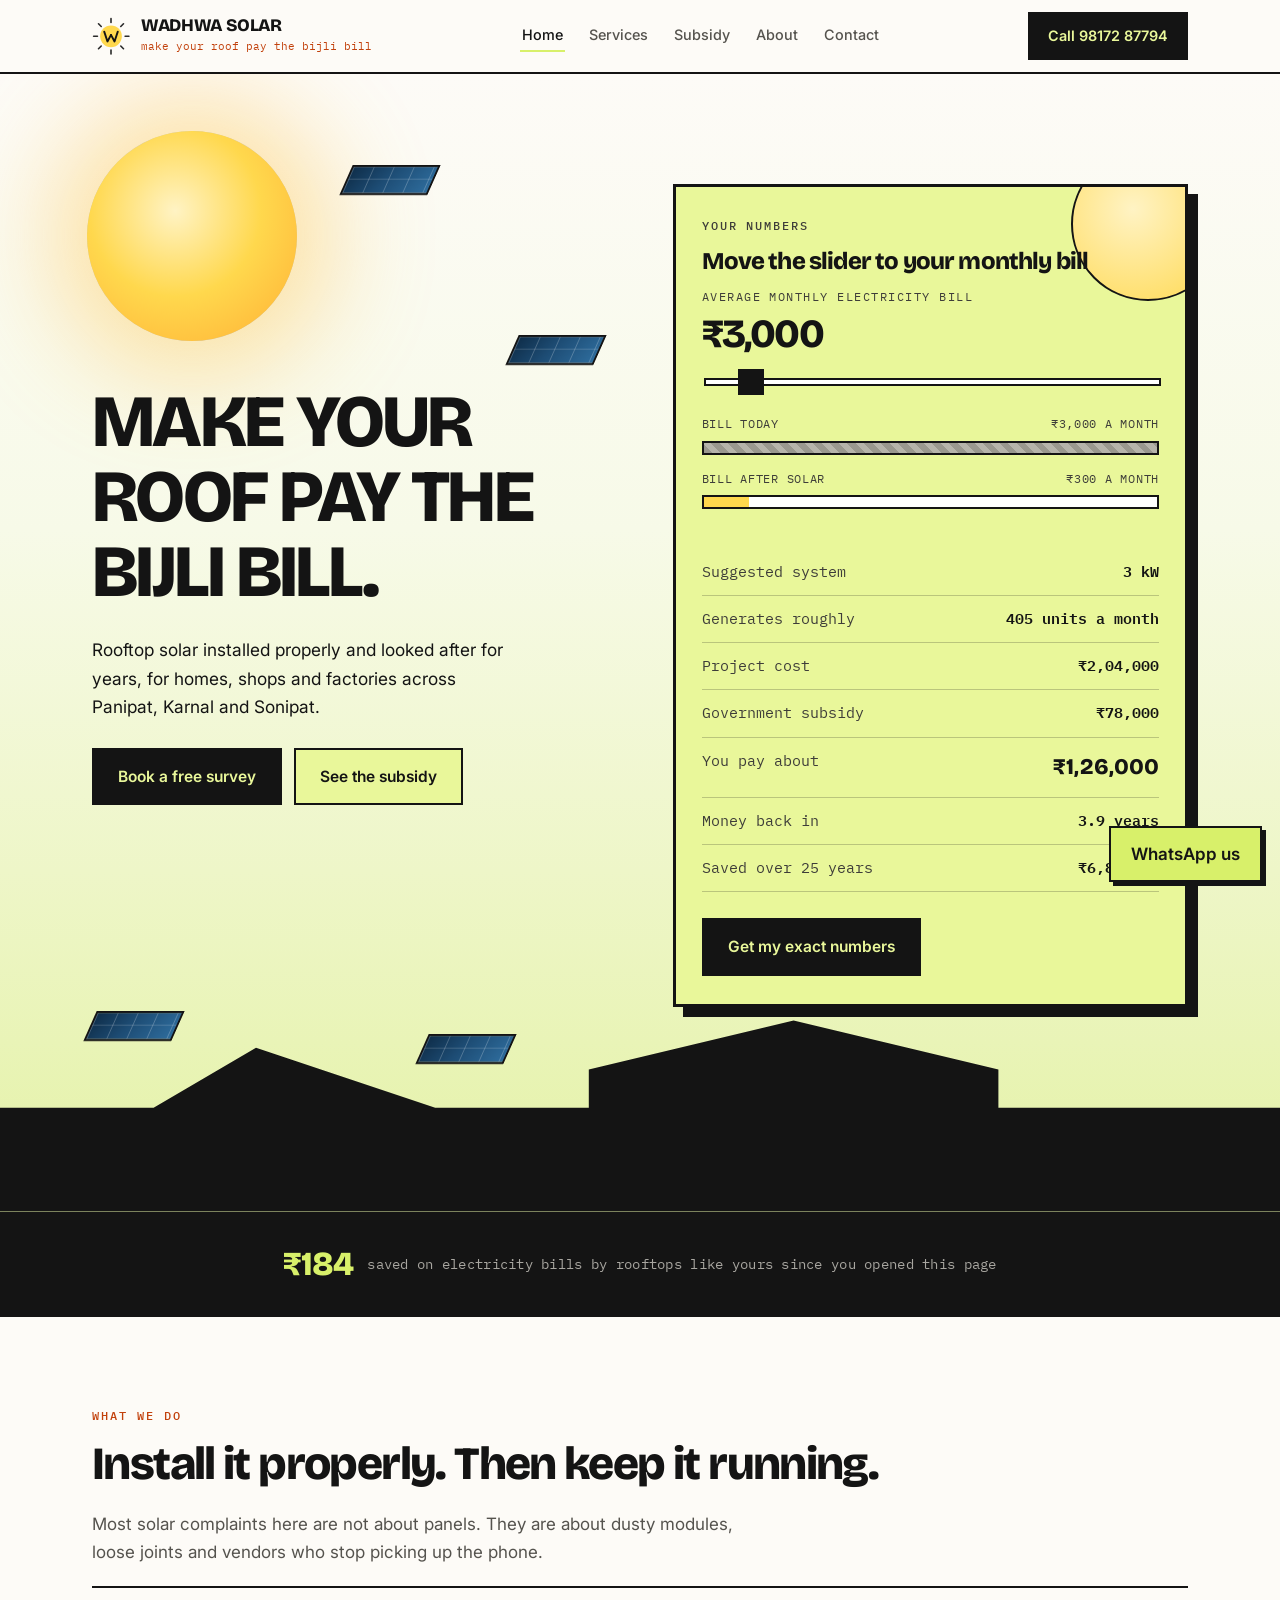
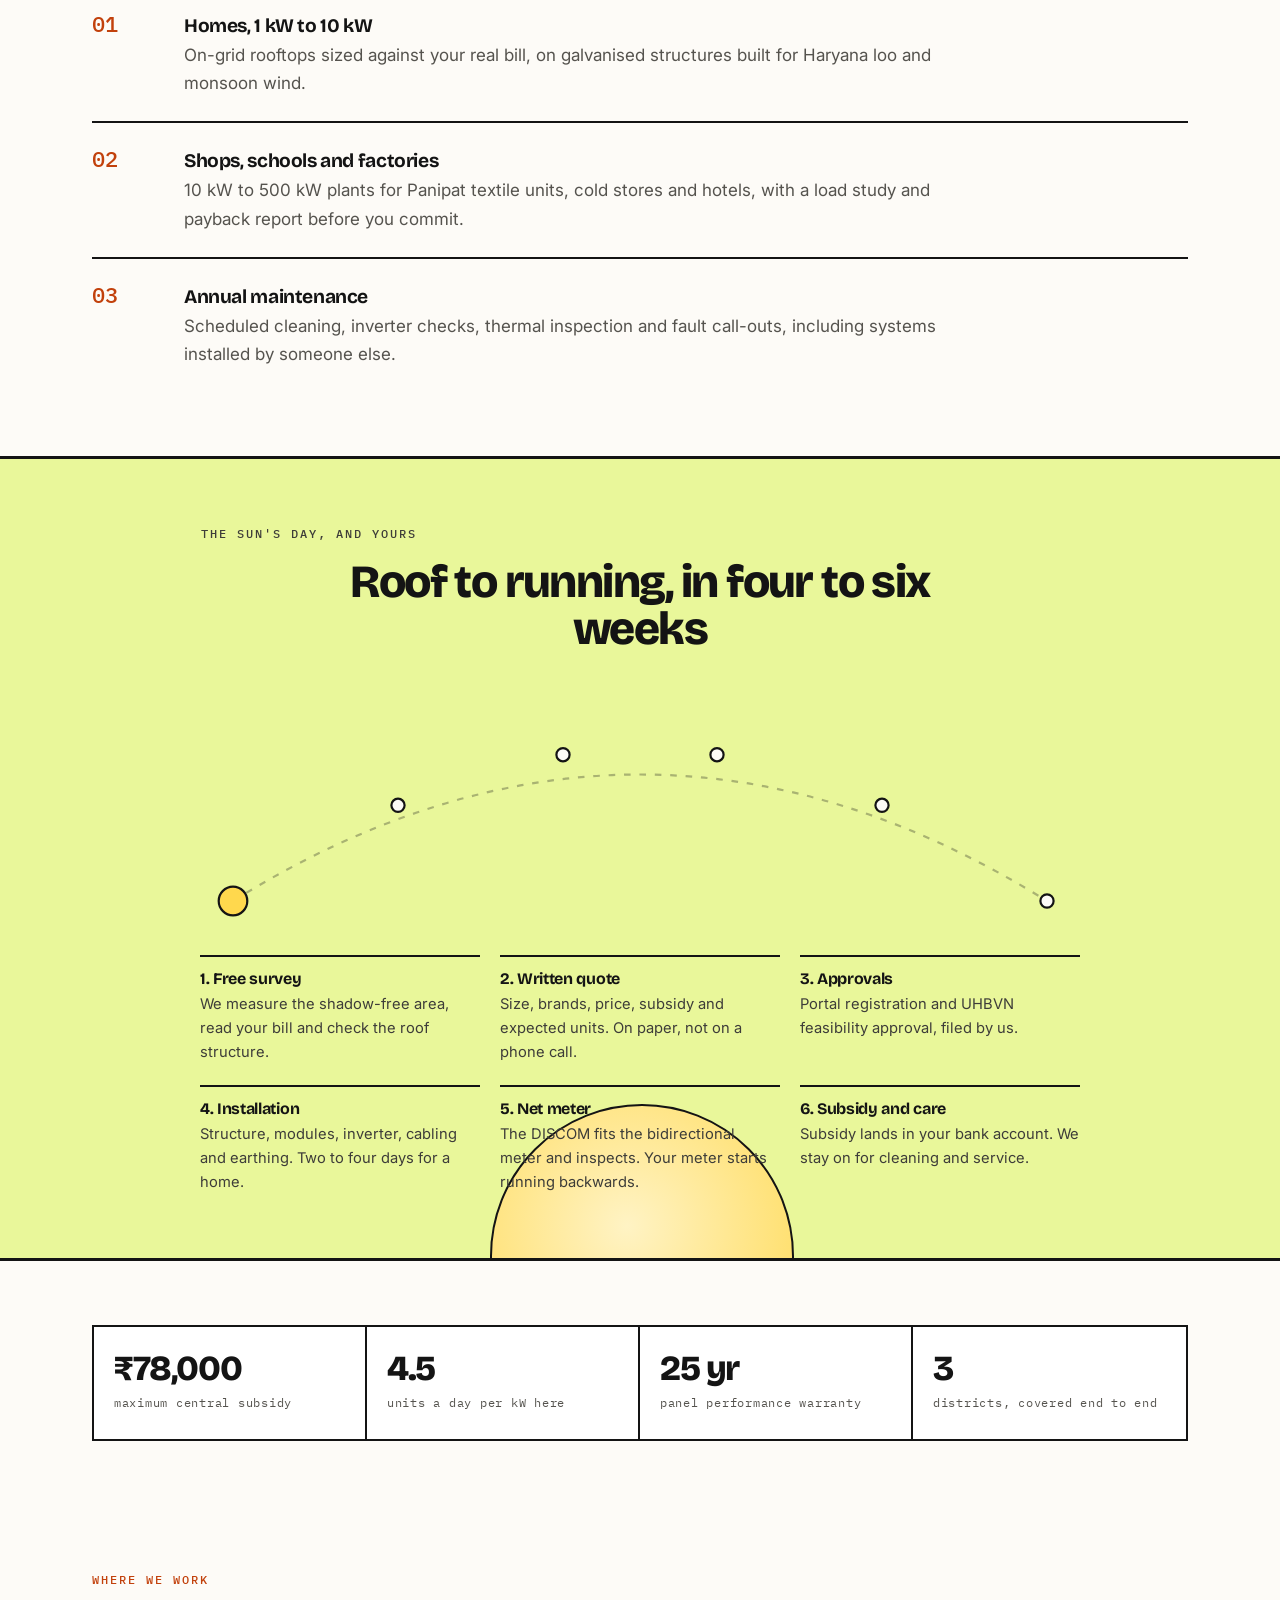
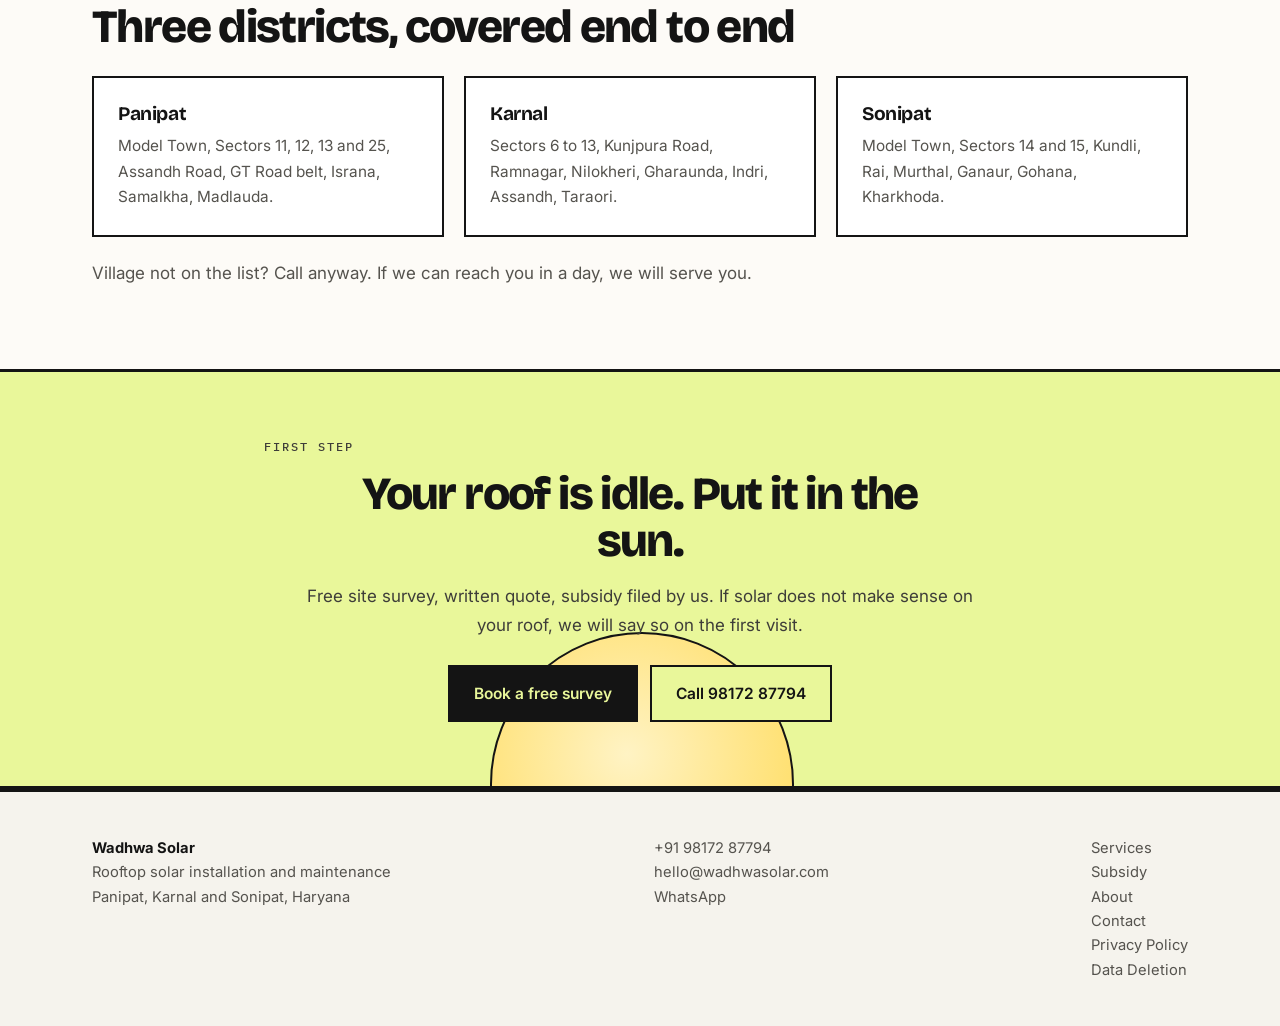
==== index.html @ ba55e71d "Add files via upload" ====
<!DOCTYPE html>
<html lang="en">
<head>
<meta charset="utf-8">
<meta name="color-scheme" content="light">
<meta name="viewport" content="width=device-width,initial-scale=1">
<title>Wadhwa Solar — make your roof pay the bijli bill | Rooftop solar in Panipat, Karnal, Sonipat</title>
<meta name="description" content="Rooftop solar installation and maintenance in Panipat, Karnal and Sonipat. Free survey, PM Surya Ghar subsidy handled, 25-year panel warranty.">
<link rel="icon" href="logo.svg">
<link rel="preconnect" href="https://fonts.googleapis.com">
<link rel="preconnect" href="https://fonts.gstatic.com" crossorigin>
<link href="https://fonts.googleapis.com/css2?family=Bricolage+Grotesque:opsz,wght@12..96,700;12..96,800&family=Inter:wght@400;500;600&family=IBM+Plex+Mono:wght@400;500&display=swap" rel="stylesheet">
<link rel="stylesheet" href="styles.css">
</head>
<body>

<header class="site-head">
  <div class="head-in">
    <a class="brand" href="index.html">
      <svg width="38" height="38" viewBox="0 0 140 140" aria-hidden="true">
        <g class="spin" stroke="#141414" stroke-width="6" stroke-linecap="round" opacity=".9">
          <line x1="70" y1="6" x2="70" y2="20"/><line x1="70" y1="122" x2="70" y2="136"/>
          <line x1="6" y1="71" x2="20" y2="71"/><line x1="122" y1="71" x2="136" y2="71"/>
          <line x1="24" y1="25" x2="34" y2="35"/><line x1="106" y1="107" x2="116" y2="117"/>
          <line x1="116" y1="25" x2="106" y2="35"/><line x1="34" y1="107" x2="24" y2="117"/>
        </g>
        <circle cx="70" cy="71" r="40" fill="#FFD84D"/>
        <g fill="none" stroke="#141414" stroke-width="7" stroke-linecap="round" stroke-linejoin="round">
          <path d="M45 54 L57 90 L70 66"/><path d="M70 66 L83 90 L95 54"/>
        </g>
      </svg>
      <span><span class="nm">Wadhwa Solar</span><span class="tg">make your roof pay the bijli bill</span></span>
    </a>
    <nav class="nav">
      <a href="index.html" class="on">Home</a>
      <a href="services.html">Services</a>
      <a href="subsidy.html">Subsidy</a>
      <a href="about.html">About</a>
      <a href="contact.html">Contact</a>
    </nav>
    <a class="callbtn" href="tel:+919817287794">Call 98172 87794</a>
  </div>
</header>

<main>
<section class="scene" style="min-height:clamp(560px,74vh,760px);padding:0">
  <div class="rays"></div><div class="halo"></div><div class="sun"></div>
  <div class="roofline"></div>
  <div class="panel p1"></div><div class="panel p2"></div><div class="panel p3"></div><div class="panel p4"></div>
  <span class="coin c1">&#8377;</span><span class="coin c2">&#8377;</span><span class="coin c3">&#8377;</span><span class="coin c4">&#8377;</span>
  <div class="hero-grid">
    <div class="scene-copy">
    <h1 data-split>Make your roof pay the bijli bill.</h1>
    <p class="lede">Rooftop solar installed properly and looked after for years, for homes, shops and factories across Panipat, Karnal and Sonipat.</p>
    <div class="btnrow">
      <a class="btn solid" href="contact.html">Book a free survey</a>
      <a class="btn ghost" href="subsidy.html">See the subsidy</a>
    </div>
    </div>
    <div class="calc-wrap reveal">
    <div class="calc-grid">
      <div>
        <p class="eyebrow">Your numbers</p>
        <h2 style="margin-bottom:.5em;font-size:1.5rem">Move the slider to your monthly bill</h2>
        <label for="bill">Average monthly electricity bill</label>
        <div class="bignum" id="billOut">&#8377;3,000</div>
        <input id="bill" type="range" min="800" max="30000" step="200" value="3000" aria-label="Average monthly electricity bill">
        <div class="bars">
          <div class="barlbl"><span>Bill today</span><span id="beforeLbl">&#8377;3,000 a month</span></div>
          <div class="bar before"><i style="width:100%"></i></div>
          <div class="barlbl"><span>Bill after solar</span><span id="afterLbl">&#8377;300 a month</span></div>
          <div class="bar after"><i id="barAfter" style="width:10%"></i></div>
        </div>
      </div>
      <div>
        <div class="rows">
          <div><span>Suggested system</span><span id="size">3 kW</span></div>
          <div><span>Generates roughly</span><span id="units">405 units a month</span></div>
          <div><span>Project cost</span><span id="cost">&#8377;2,04,000</span></div>
          <div><span>Government subsidy</span><span id="sub">&#8377;78,000</span></div>
          <div class="hi"><span>You pay about</span><span id="net">&#8377;1,26,000</span></div>
          <div><span>Money back in</span><span id="pay">3.9 years</span></div>
          <div><span>Saved over 25 years</span><span id="save25">&#8377;6,84,000</span></div>
        </div>
        <div class="btnrow"><a class="btn solid" href="contact.html">Get my exact numbers</a></div>
      </div>
    </div>
  </div>
  </div>
</section><div class="strip">
  <div class="wrap">
    <b id="liveSave">&#8377;0</b>
    <span>saved on electricity bills by rooftops like yours since you opened this page</span>
  </div>
</div>



<section>
  <div class="wrap reveal">
    <p class="eyebrow">What we do</p>
    <h2>Install it properly. Then keep it running.</h2>
    <p style="margin-bottom:20px">Most solar complaints here are not about panels. They are about dusty modules, loose joints and vendors who stop picking up the phone.</p>
    <div class="split"><div><span class="idx">01</span></div><div><h3>Homes, 1 kW to 10 kW</h3><p>On-grid rooftops sized against your real bill, on galvanised structures built for Haryana loo and monsoon wind.</p></div></div>
    <div class="split"><div><span class="idx">02</span></div><div><h3>Shops, schools and factories</h3><p>10 kW to 500 kW plants for Panipat textile units, cold stores and hotels, with a load study and payback report before you commit.</p></div></div>
    <div class="split"><div><span class="idx">03</span></div><div><h3>Annual maintenance</h3><p>Scheduled cleaning, inverter checks, thermal inspection and fault call-outs, including systems installed by someone else.</p></div></div>
  </div>
</section>

<section class="band">
  <div class="wrap reveal">
    <p class="eyebrow" style="text-align:center">The sun's day, and yours</p>
    <h2 style="text-align:center;max-width:22ch;margin:0 auto 40px">Roof to running, in four to six weeks</h2>
    <div class="arc" id="arcBox">
    <svg viewBox="0 0 800 210" aria-hidden="true">
      <path id="arcPath" class="path" d="M30 190 Q400 -40 770 190"/>
      <path id="arcTrail" class="trail" d="M30 190 Q400 -40 770 190"/>
      <circle class="marker" cx="30" cy="190" r="6"/>
      <circle class="marker" cx="180" cy="103" r="6"/>
      <circle class="marker" cx="330" cy="57" r="6"/>
      <circle class="marker" cx="470" cy="57" r="6"/>
      <circle class="marker" cx="620" cy="103" r="6"/>
      <circle class="marker" cx="770" cy="190" r="6"/>
      <circle id="arcSun" class="sunny" cx="30" cy="190" r="13"/>
    </svg>
    <div class="arc-steps">
      <div><h3>1. Free survey</h3><p>We measure the shadow-free area, read your bill and check the roof structure.</p></div>
      <div><h3>2. Written quote</h3><p>Size, brands, price, subsidy and expected units. On paper, not on a phone call.</p></div>
      <div><h3>3. Approvals</h3><p>Portal registration and UHBVN feasibility approval, filed by us.</p></div>
      <div><h3>4. Installation</h3><p>Structure, modules, inverter, cabling and earthing. Two to four days for a home.</p></div>
      <div><h3>5. Net meter</h3><p>The DISCOM fits the bidirectional meter and inspects. Your meter starts running backwards.</p></div>
      <div><h3>6. Subsidy and care</h3><p>Subsidy lands in your bank account. We stay on for cleaning and service.</p></div>
    </div>
  </div>
  </div>
</section>

<section>
  <div class="wrap reveal">
    <div class="stats">
      <div><strong data-count="78000" data-pre="&#8377;">&#8377;78,000</strong><span>maximum central subsidy</span></div>
      <div><strong data-count="4.5" data-dec="1">4.5</strong><span>units a day per kW here</span></div>
      <div><strong data-count="25" data-suf=" yr">25 yr</strong><span>panel performance warranty</span></div>
      <div><strong data-count="3">3</strong><span>districts, covered end to end</span></div>
    </div>
  </div>
</section>

<section>
  <div class="wrap reveal">
    <p class="eyebrow">Where we work</p>
    <h2>Three districts, covered end to end</h2>
    <div class="cols" style="margin-top:26px">
      <div class="card"><h3>Panipat</h3><p>Model Town, Sectors 11, 12, 13 and 25, Assandh Road, GT Road belt, Israna, Samalkha, Madlauda.</p></div>
      <div class="card"><h3>Karnal</h3><p>Sectors 6 to 13, Kunjpura Road, Ramnagar, Nilokheri, Gharaunda, Indri, Assandh, Taraori.</p></div>
      <div class="card"><h3>Sonipat</h3><p>Model Town, Sectors 14 and 15, Kundli, Rai, Murthal, Ganaur, Gohana, Kharkhoda.</p></div>
    </div>
    <p style="margin-top:22px">Village not on the list? Call anyway. If we can reach you in a day, we will serve you.</p>
  </div>
</section>

<section class="band">
  <div class="wrap reveal" style="text-align:center">
    <p class="eyebrow">First step</p>
    <h2 style="max-width:20ch;margin:0 auto .4em">Your roof is idle. Put it in the sun.</h2>
    <p style="margin:0 auto">Free site survey, written quote, subsidy filed by us. If solar does not make sense on your roof, we will say so on the first visit.</p>
    <div class="btnrow" style="justify-content:center">
      <a class="btn solid" href="contact.html">Book a free survey</a>
      <a class="btn ghost" href="tel:+919817287794">Call 98172 87794</a>
    </div>
  </div>
</section>
</main>

<footer class="site-foot">
  <div class="wrap foot-grid">
    <div>
      <strong style="color:#141414">Wadhwa Solar</strong><br>
      Rooftop solar installation and maintenance<br>
      Panipat, Karnal and Sonipat, Haryana
    </div>
    <div>
      <a href="tel:+919817287794">+91 98172 87794</a><br>
      <a href="mailto:hello@wadhwasolar.com">hello@wadhwasolar.com</a><br>
      <a href="https://wa.me/919817287794">WhatsApp</a>
    </div>
    <div>
      <a href="services.html">Services</a><br>
      <a href="subsidy.html">Subsidy</a><br>
      <a href="about.html">About</a><br>
      <a href="contact.html">Contact</a><br>
      <a href="privacy.html">Privacy Policy</a><br>
      <a href="data-deletion.html">Data Deletion</a>
    </div>
  </div>
</footer>

<a class="float" href="https://wa.me/919817287794">WhatsApp us</a>
<script src="app.js"></script>
</body>
</html>
---- styles.css ----
:root{
  color-scheme:light only;
  --paper:#FDFBF7;
  --paper2:#F5F3ED;
  --ink:#141414;
  --dim:#55534E;
  --lime:#E9F79A;
  --lime2:#D8F06A;
  --sun:#FFD84D;
  --sun2:#FFAE33;
  --flame:#C2410C;
  --line:#141414;
  --maxw:1160px;
  --shadow:6px 6px 0 var(--ink);
  --shadow-sm:4px 4px 0 var(--ink);
}
*{box-sizing:border-box}
html{scroll-behavior:smooth}
body{
  margin:0;background:#FDFBF7;color:#141414;
  font-family:"Inter",system-ui,sans-serif;font-size:17px;font-weight:400;line-height:1.65;
  overflow-x:hidden;-webkit-font-smoothing:antialiased;
}
h1,h2,h3,h4{font-family:"Bricolage Grotesque","Inter",sans-serif;font-weight:800;line-height:1.02;letter-spacing:-.035em;margin:0 0 .5em;color:#141414}
h1{font-size:clamp(2.5rem,6vw,4.6rem);text-transform:uppercase}
h2{font-size:clamp(1.8rem,3.6vw,2.9rem)}
h3{font-size:1.2rem;font-weight:700;letter-spacing:-.02em}
p{margin:0 0 1em;max-width:62ch;color:#55534E}
a{color:inherit}
strong{font-weight:700;color:#141414}
.wrap{max-width:var(--maxw);margin:0 auto;padding:0 32px}
.mono,.eyebrow,.tag,.barlbl,.rows,.strip span{font-family:"IBM Plex Mono",monospace}

/* header */
.site-head{position:sticky;top:0;z-index:40;background:var(--paper);border-bottom:2px solid var(--ink)}
.head-in{display:flex;align-items:center;justify-content:space-between;gap:18px;max-width:var(--maxw);margin:0 auto;padding:12px 32px}
.brand{display:flex;align-items:center;gap:11px;text-decoration:none}
.brand .nm{font-family:"Bricolage Grotesque",sans-serif;font-size:1.1rem;font-weight:800;letter-spacing:-.02em;text-transform:uppercase;line-height:1.1;display:block;color:#141414}
.brand .tg{display:block;font-family:"IBM Plex Mono",monospace;font-size:.7rem;color:#C2410C;margin-top:2px}
.spin{transform-origin:70px 71px;animation:spin 24s linear infinite}
@keyframes spin{to{transform:rotate(360deg)}}
.nav{display:flex;gap:22px;flex-wrap:wrap}
.nav a{text-decoration:none;font-size:.9rem;font-weight:500;color:var(--dim);padding:3px 2px;border-bottom:2px solid transparent}
.nav a:hover,.nav a.on{color:var(--ink);border-color:var(--lime2)}
.callbtn{background:#141414;color:#E9F79A;font-weight:600;text-decoration:none;padding:10px 18px;white-space:nowrap;font-size:.9rem;border:2px solid var(--ink);transition:transform .15s ease,box-shadow .15s ease}
.callbtn:hover{transform:translate(-2px,-2px);box-shadow:var(--shadow-sm)}

/* SUNRISE SCENE */
.scene{position:relative;min-height:clamp(400px,50vh,540px);overflow:hidden;border-bottom:3px solid var(--ink);
  background:linear-gradient(180deg,var(--paper) 0%,#F7FAE8 40%,#EEF6C8 70%,#E4F2A6 100%)}
.scene .sun{position:absolute;z-index:0;left:50%;bottom:22%;width:190px;height:190px;margin-left:-95px;border-radius:50%;
  background:radial-gradient(circle at 42% 38%,#FFF3C4,var(--sun) 48%,var(--sun2));
  box-shadow:0 0 100px 34px rgba(255,190,60,.42);animation:sunrise 2.8s cubic-bezier(.22,.7,.25,1) both}
@keyframes sunrise{from{transform:translateY(320px) scale(.7);opacity:0}to{transform:none;opacity:1}}
.scene .halo{position:absolute;z-index:0;left:50%;bottom:22%;width:190px;height:190px;margin-left:-95px;border-radius:50%;
  border:2px solid rgba(20,20,20,.22);animation:halo 5.5s ease-out infinite}
@keyframes halo{from{transform:scale(1);opacity:.65}to{transform:scale(2.3);opacity:0}}
.scene .rays{position:absolute;z-index:0;left:50%;bottom:22%;width:190px;height:190px;margin-left:-95px;border-radius:50%;
  background:conic-gradient(from 0deg,rgba(255,216,77,.35) 0 7deg,transparent 7deg 30deg);animation:spin 55s linear infinite}
.scene .roofline{position:absolute;left:0;right:0;bottom:0;height:24%;z-index:1;background:var(--ink);
  clip-path:polygon(0 62%,12% 62%,20% 40%,34% 62%,46% 62%,46% 48%,62% 30%,78% 48%,78% 62%,100% 62%,100% 100%,0 100%)}
.scene .panel{position:absolute;z-index:1;width:88px;height:30px;border:2px solid var(--ink);overflow:hidden;
  animation:panel-in 1s cubic-bezier(.2,.8,.3,1) both;
  background:
    repeating-linear-gradient(90deg,rgba(255,255,255,.22) 0 1px,transparent 1px 20px),
    repeating-linear-gradient(0deg,rgba(255,255,255,.18) 0 1px,transparent 1px 13px),
    linear-gradient(118deg,#0F2E4A 0%,#1D4C74 45%,#2E6C9C 100%);
  transform:skewX(-24deg)}
@keyframes panel-in{from{transform:translateY(70px) skewX(-24deg) scale(.8);opacity:0}to{transform:skewX(-24deg);opacity:1}}
.scene .panel:after{content:"";position:absolute;top:0;left:-60%;width:40%;height:100%;
  background:linear-gradient(90deg,transparent,rgba(255,255,255,.9),transparent);animation:glint 4.5s ease-in-out infinite}
@keyframes glint{0%{left:-60%}45%{left:130%}100%{left:130%}}
.scene .p1{left:8%;bottom:30%;animation-delay:1.1s}
.scene .p2{left:31%;bottom:35%;animation-delay:1.35s}
.scene .p3{left:54%;bottom:35%;animation-delay:1.6s}
.scene .p4{right:8%;bottom:30%;animation-delay:1.85s}
.scene .p2:after{animation-delay:1.4s}
.scene .p3:after{animation-delay:2.6s}
.scene .p4:after{animation-delay:3.6s}
.scene .p2:after{animation-delay:1.4s}
.coin{position:absolute;z-index:1;--rise:-150px;bottom:26%;font-family:"IBM Plex Mono",monospace;font-size:1.15rem;font-weight:600;color:var(--ink);opacity:0;animation:float 6s linear infinite}
.coin{bottom:34%;--rise:-90px}
.coin.c1{left:12%;animation-delay:2.4s}
.coin.c2{left:35%;bottom:39%;animation-delay:3.2s}
.coin.c3{left:58%;bottom:39%;animation-delay:4s}
.coin.c4{right:12%;left:auto;animation-delay:4.8s}
@keyframes float{0%{transform:translateY(0) scale(.7);opacity:0}14%{opacity:1}70%{opacity:1}
  100%{transform:translateY(var(--rise,-150px)) scale(1.05);opacity:0}}
.scene-copy{position:relative;z-index:5;max-width:var(--maxw);margin:0 auto;padding:44px 32px 26%;text-align:center}
.scene-copy h1{max-width:17ch;margin:0 auto .35em}
.scene-copy h1 .w{display:inline-block;opacity:0;transform:translateY(22px);animation:up .7s cubic-bezier(.2,.7,.3,1) forwards}
@keyframes up{to{opacity:1;transform:none}}
.scene-copy p{margin:0 auto;max-width:50ch;color:#141414}
.btnrow{display:flex;gap:12px;flex-wrap:wrap;margin-top:26px}
.scene-copy .btnrow{justify-content:center}
.btn{display:inline-block;text-decoration:none;padding:14px 24px;font-weight:600;font-size:.97rem;border:2px solid var(--ink);
  transition:transform .15s ease,box-shadow .15s ease}
.btn.solid{background:#141414;color:#E9F79A}
.btn.ghost{background:#E9F79A;color:#141414}
.btn:hover{transform:translate(-3px,-3px);box-shadow:var(--shadow)}

/* running savings strip */
.strip{background:#141414;color:#FDFBF7;padding:22px 0;border-bottom:3px solid var(--ink)}
.strip .wrap{display:flex;align-items:center;justify-content:center;gap:14px;flex-wrap:wrap;text-align:center}
.strip b{font-family:"Bricolage Grotesque",sans-serif;font-size:2.1rem;font-weight:800;color:#D8F06A;letter-spacing:-.03em}
.strip span{font-size:.88rem;color:#A8A6A0;letter-spacing:.02em}

/* sections */
section{padding:64px 0;position:relative}
.scene + section,.strip + section{padding-top:88px}
.eyebrow{color:#C2410C;font-size:.78rem;letter-spacing:.16em;text-transform:uppercase;margin:0 0 14px;font-weight:500}
.reveal{opacity:0;transform:translateY(22px);transition:opacity .7s ease,transform .7s cubic-bezier(.2,.7,.3,1)}
.reveal.in{opacity:1;transform:none}
.lede{font-size:1.08rem}

/* split rows */
.split{display:grid;grid-template-columns:64px 1fr;gap:28px;align-items:baseline;padding:24px 0;border-top:2px solid var(--ink)}
.split .idx{font-family:"IBM Plex Mono",monospace;font-size:1.35rem;font-weight:500;color:#C2410C;line-height:1.2}
.split h3{margin-bottom:.3em}
.split p{margin-bottom:0;max-width:70ch}

/* cards */
.cols{display:grid;gap:20px;grid-template-columns:repeat(3,minmax(0,1fr))}
.cols.two{grid-template-columns:repeat(2,minmax(0,1fr))}
.card{background:#fff;border:2px solid var(--ink);padding:26px 24px;transition:transform .18s ease,box-shadow .18s ease}
.card:hover{transform:translate(-4px,-4px);box-shadow:var(--shadow)}
.card h3{color:#141414}
.card p{margin-bottom:0;font-size:.96rem}
.card .tag{color:#C2410C;font-size:.74rem;letter-spacing:.14em;text-transform:uppercase;margin-bottom:10px}
.card i.ico{display:grid;place-items:center;width:46px;height:46px;background:var(--lime);border:2px solid var(--ink);margin-bottom:16px;font-style:normal;font-size:1.25rem}

/* calculator */
.calc-wrap{background:var(--lime);border:3px solid var(--ink);box-shadow:10px 10px 0 var(--ink);padding:40px 36px;position:relative;overflow:hidden}
.calc-wrap:before{content:"";position:absolute;right:-60px;top:-60px;width:230px;height:230px;border-radius:50%;
  background:radial-gradient(circle at 40% 40%,#FFF3C4,var(--sun));border:2px solid var(--ink);animation:bob 8s ease-in-out infinite}
@keyframes bob{50%{transform:translateY(16px)}}
.calc-grid{display:grid;grid-template-columns:1fr 1fr;gap:40px;position:relative;z-index:2}
.calc-wrap h2,.calc-wrap h3{color:#141414}
.calc-wrap p{color:#3E3D39}
.calc-wrap label{display:block;font-family:"IBM Plex Mono",monospace;font-size:.78rem;letter-spacing:.12em;text-transform:uppercase;color:#3E3D39;margin-bottom:8px}
.bignum{font-family:"Bricolage Grotesque",sans-serif;font-size:3.1rem;font-weight:800;line-height:1;margin-bottom:16px;letter-spacing:-.04em;color:#141414}
input[type=range]{width:100%;height:8px;-webkit-appearance:none;appearance:none;background:#fff;border:2px solid var(--ink);outline:none}
input[type=range]::-webkit-slider-thumb{-webkit-appearance:none;width:26px;height:26px;background:var(--ink);border:2px solid var(--ink);cursor:pointer;transition:transform .12s ease}
input[type=range]::-webkit-slider-thumb:hover{transform:scale(1.12)}
input[type=range]::-moz-range-thumb{width:22px;height:22px;background:var(--ink);border:2px solid var(--ink);cursor:pointer;border-radius:0}
.rows{margin-top:4px;font-size:.92rem}
.rows div{display:flex;justify-content:space-between;gap:14px;padding:11px 0;border-bottom:1px solid rgba(20,20,20,.22);color:#3E3D39}
.rows div span:last-child{color:#141414;font-weight:600}
.rows .hi span:last-child{font-family:"Bricolage Grotesque",sans-serif;font-size:1.4rem;font-weight:800}
.bars{margin-top:20px}
.bar{height:14px;background:#fff;border:2px solid var(--ink);overflow:hidden;margin:6px 0 14px}
.bar i{display:block;height:100%;transition:width .5s cubic-bezier(.2,.8,.3,1)}
.bar.before i{background:repeating-linear-gradient(45deg,#9A988F,#9A988F 6px,#B6B4AB 6px,#B6B4AB 12px)}
.bar.after i{background:var(--sun)}
.barlbl{display:flex;justify-content:space-between;font-size:.76rem;letter-spacing:.06em;text-transform:uppercase;color:#3E3D39}

/* sun arc timeline */
.arc{position:relative;max-width:880px;margin:0 auto}
.arc svg{width:100%;height:auto;display:block;overflow:visible}
.arc .path{fill:none;stroke:rgba(20,20,20,.3);stroke-width:2;stroke-dasharray:6 8}
.arc .trail{fill:none;stroke:var(--ink);stroke-width:3;stroke-dasharray:1000;stroke-dashoffset:1000;transition:stroke-dashoffset .2s linear}
.arc .marker{fill:var(--paper);stroke:var(--ink);stroke-width:2}
.arc .sunny{fill:var(--sun);stroke:var(--ink);stroke-width:2}
.arc-steps{display:grid;grid-template-columns:repeat(3,1fr);gap:20px;margin-top:32px}
.arc-steps div{border-top:2px solid var(--ink);padding-top:14px}
.arc-steps h3{font-size:1rem;margin-bottom:.3em;color:#141414}
.arc-steps p{font-size:.92rem;margin:0}

/* table */
table{border-collapse:collapse;width:100%;max-width:860px;font-size:.95rem;background:#fff;border:2px solid var(--ink)}
th,td{text-align:left;padding:14px 16px;border-bottom:2px solid var(--ink)}
tbody tr:last-child td{border-bottom:0}
th{background:#141414;color:#E9F79A;font-family:"IBM Plex Mono",monospace;font-size:.8rem;letter-spacing:.1em;text-transform:uppercase;font-weight:500}
td{color:#55534E}
td strong{color:#141414}
tbody tr:hover td{background:var(--lime)}

/* band */
.band{background:var(--lime);border-block:3px solid var(--ink);position:relative;overflow:hidden}
.band:before{content:"";position:absolute;left:50%;bottom:-150px;width:300px;height:300px;margin-left:-150px;border-radius:50%;
  background:radial-gradient(circle at 45% 40%,#FFF3C4,var(--sun));border:2px solid var(--ink);animation:bob 9s ease-in-out infinite}
.band .wrap{position:relative;z-index:2}
.band p{color:#3E3D39}

/* faq */
details{border-bottom:2px solid var(--ink);padding:16px 0;max-width:860px}
summary{cursor:pointer;font-family:"Bricolage Grotesque",sans-serif;font-size:1.05rem;font-weight:700;letter-spacing:-.02em;color:#141414;list-style:none;display:flex;justify-content:space-between;gap:16px}
summary::-webkit-details-marker{display:none}
summary:after{content:"+";color:var(--flame);font-size:1.4rem;line-height:1;transition:transform .25s ease}
details[open] summary:after{transform:rotate(45deg)}
details p{margin:12px 0 0}

/* form */
.form{background:#fff;border:3px solid var(--ink);box-shadow:10px 10px 0 var(--ink);padding:30px}
.form label{display:block;font-family:"IBM Plex Mono",monospace;font-size:.74rem;letter-spacing:.12em;text-transform:uppercase;color:var(--dim);margin:16px 0 6px}
.form input,.form select,.form textarea{width:100%;padding:12px 14px;border:2px solid var(--ink);background:var(--paper);color:var(--ink);font:inherit;font-size:.96rem}
.form input:focus,.form select:focus,.form textarea:focus{outline:none;background:var(--lime)}
.form button{margin-top:22px;width:100%;border:2px solid #141414;padding:15px;background:#141414;color:#E9F79A;font:inherit;font-weight:600;cursor:pointer;transition:transform .15s ease,box-shadow .15s ease}
.form button:hover{transform:translate(-3px,-3px);box-shadow:var(--shadow)}
.reach{list-style:none;padding:0;margin:0}
.reach li{border-top:2px solid var(--ink);padding:16px 0}
.reach a{font-family:"Bricolage Grotesque",sans-serif;font-size:1.3rem;font-weight:700;letter-spacing:-.02em;text-decoration:none;color:#141414}
.reach a:hover{color:var(--flame)}
.reach small{display:block;font-family:"IBM Plex Mono",monospace;color:var(--dim);font-size:.8rem}

/* stats */
.stats{display:grid;grid-template-columns:repeat(4,1fr);gap:0;border:2px solid var(--ink);background:#fff}
.stats div{padding:24px 20px;border-right:2px solid var(--ink)}
.stats div:last-child{border-right:0}
.stats div strong{display:block;font-family:"Bricolage Grotesque",sans-serif;font-size:2.2rem;font-weight:800;line-height:1;letter-spacing:-.04em;color:#141414}
.stats div span{font-family:"IBM Plex Mono",monospace;font-size:.78rem;letter-spacing:.06em;color:var(--dim)}

/* footer */
.site-foot{border-top:3px solid var(--ink);padding:44px 0;font-size:.92rem;color:var(--dim);background:var(--paper2)}
.foot-grid{display:flex;justify-content:space-between;gap:30px;flex-wrap:wrap}
.site-foot a{text-decoration:none}
.site-foot a:hover{color:var(--flame)}

.float{position:fixed;right:18px;bottom:18px;z-index:50;background:#D8F06A;color:#141414;border:2px solid var(--ink);
  box-shadow:var(--shadow-sm);padding:12px 20px;font-weight:600;text-decoration:none;animation:bob2 4s ease-in-out infinite}
@keyframes bob2{50%{transform:translateY(-5px)}}

*:focus-visible{outline:3px solid var(--flame);outline-offset:3px}
@media (max-width:900px){
  .calc-grid,.cols,.cols.two{grid-template-columns:1fr}
  .split{grid-template-columns:44px 1fr;gap:16px}
  .arc-steps{grid-template-columns:1fr}
  .stats{grid-template-columns:repeat(2,1fr)}
  .stats div{border-right:0;border-bottom:2px solid var(--ink)}
  section{padding:44px 0}
  .scene + section,.strip + section{padding-top:56px}
  .wrap,.head-in,.scene-copy{padding-left:20px;padding-right:20px}
  .scene .sun,.scene .halo,.scene .rays{width:130px;height:130px;margin-left:-65px}
  .scene .panel{width:58px;height:20px}
  .scene .p2{left:28%}
  .scene .p3{left:52%}
  .calc-wrap{padding:26px 20px;box-shadow:6px 6px 0 var(--ink)}
  .head-in{flex-wrap:wrap}
  .nav{order:3;width:100%;gap:16px;border-top:2px solid var(--ink);padding-top:10px;overflow-x:auto}
}
@media (prefers-reduced-motion:reduce){
  *{animation:none!important;transition:none!important}
  .reveal{opacity:1;transform:none}
  html{scroll-behavior:auto}
}

/* scheme photo */
.pmcard{display:grid;grid-template-columns:200px 1fr;gap:24px;align-items:center;background:#fff;border:3px solid #141414;box-shadow:8px 8px 0 #141414;padding:22px;max-width:860px}
.pmcard img{width:100%;aspect-ratio:1/1;object-fit:cover;display:block;border:2px solid #141414;background:#E9F79A}
.pmbadge{border:2px solid #141414;background:#E9F79A;padding:16px;text-align:center}
.pmbadge svg{width:100%;max-width:110px;height:auto;display:block;margin:0 auto 8px}
.pmbadge span{font-family:"IBM Plex Mono",monospace;font-size:.76rem;letter-spacing:.1em;text-transform:uppercase;color:#141414}
.pmcard p{margin:0}
.pmcard .cap{font-family:"IBM Plex Mono",monospace;font-size:.74rem;letter-spacing:.1em;text-transform:uppercase;color:#C2410C;margin-bottom:8px}
@media (max-width:900px){.pmcard{grid-template-columns:1fr;box-shadow:5px 5px 0 #141414}}

/* home hero: copy + sun on the left, calculator on the right */
.hero-grid{position:relative;z-index:5;display:grid;grid-template-columns:1.02fr .98fr;gap:44px;align-items:center;
  max-width:var(--maxw);margin:0 auto;padding:110px 32px 16%}
.hero-grid .scene-copy{position:static;padding:0;max-width:none;text-align:left}
.hero-grid .scene-copy h1{margin:0 0 .35em;max-width:13ch}
.hero-grid .scene-copy p{margin:0;max-width:38ch}
.hero-grid .scene-copy .btnrow{justify-content:flex-start}
.hero-grid .calc-wrap{margin:0;padding:28px 26px}
.hero-grid .calc-wrap .bignum{font-size:2.5rem;margin-bottom:12px}
.hero-grid .calc-wrap:before{width:150px;height:150px;right:-40px;top:-40px}
.hero-grid .calc-grid{grid-template-columns:1fr;gap:22px}
.scene:has(.hero-grid) .sun,.scene:has(.hero-grid) .halo,.scene:has(.hero-grid) .rays{
  left:15%;top:5%;bottom:auto;width:210px;height:210px;margin-left:-105px}
.scene:has(.hero-grid) .sun{animation:sunrise-hero 2.8s cubic-bezier(.22,.7,.25,1) both,drift 9s ease-in-out 2.8s infinite}
@keyframes sunrise-hero{from{transform:translateY(150px) scale(.6);opacity:0}to{transform:none;opacity:1}}
@keyframes drift{50%{transform:translateY(-14px)}}
.scene:has(.hero-grid) .p1{left:27%;top:8%;bottom:auto;animation:panel-in 1s cubic-bezier(.2,.8,.3,1) 1.1s both,sky-bob 7s ease-in-out 2.1s infinite}
.scene:has(.hero-grid) .p2{left:40%;top:23%;bottom:auto;animation:panel-in 1s cubic-bezier(.2,.8,.3,1) 1.35s both,sky-bob 8s ease-in-out 2.4s infinite}
.scene:has(.hero-grid) .p3{left:7%;bottom:15%;animation-delay:1.6s}
.scene:has(.hero-grid) .p4{left:33%;right:auto;bottom:13%;animation-delay:1.85s}
@keyframes sky-bob{0%,100%{transform:skewX(-24deg) translateY(0)}50%{transform:skewX(-24deg) translateY(-12px)}}
.scene:has(.hero-grid) .coin{--rise:-64px}
.scene:has(.hero-grid) .coin.c1{left:31%;top:6%;bottom:auto;animation-delay:2.3s}
.scene:has(.hero-grid) .coin.c2{left:44%;top:21%;bottom:auto;animation-delay:3.1s}
.scene:has(.hero-grid) .coin.c3{left:11%;bottom:19%;top:auto;--rise:-96px;animation-delay:2.7s}
.scene:has(.hero-grid) .coin.c4{left:37%;right:auto;bottom:17%;top:auto;--rise:-96px;animation-delay:3.6s}
@media (max-width:980px){
  .hero-grid{grid-template-columns:1fr;gap:30px;padding:150px 20px 28%}
  .hero-grid .scene-copy{text-align:center}
  .hero-grid .scene-copy h1,.hero-grid .scene-copy p{max-width:none;margin-left:auto;margin-right:auto}
  .hero-grid .scene-copy .btnrow{justify-content:center}
  .scene:has(.hero-grid) .sun,.scene:has(.hero-grid) .halo,.scene:has(.hero-grid) .rays{left:34%;top:14px;width:130px;height:130px;margin-left:-65px}
  .scene:has(.hero-grid) .p1{left:58%;top:4%}
  .scene:has(.hero-grid) .p2{left:72%;top:15%}
  .scene:has(.hero-grid) .p3{left:12%;bottom:14%}
  .scene:has(.hero-grid) .p4{left:52%;bottom:12%}
  .scene:has(.hero-grid) .coin.c1{left:62%;top:2%}
  .scene:has(.hero-grid) .coin.c2{left:76%;top:13%}
  .scene:has(.hero-grid) .coin.c3{left:16%;bottom:18%}
  .scene:has(.hero-grid) .coin.c4{left:56%;bottom:16%}
}
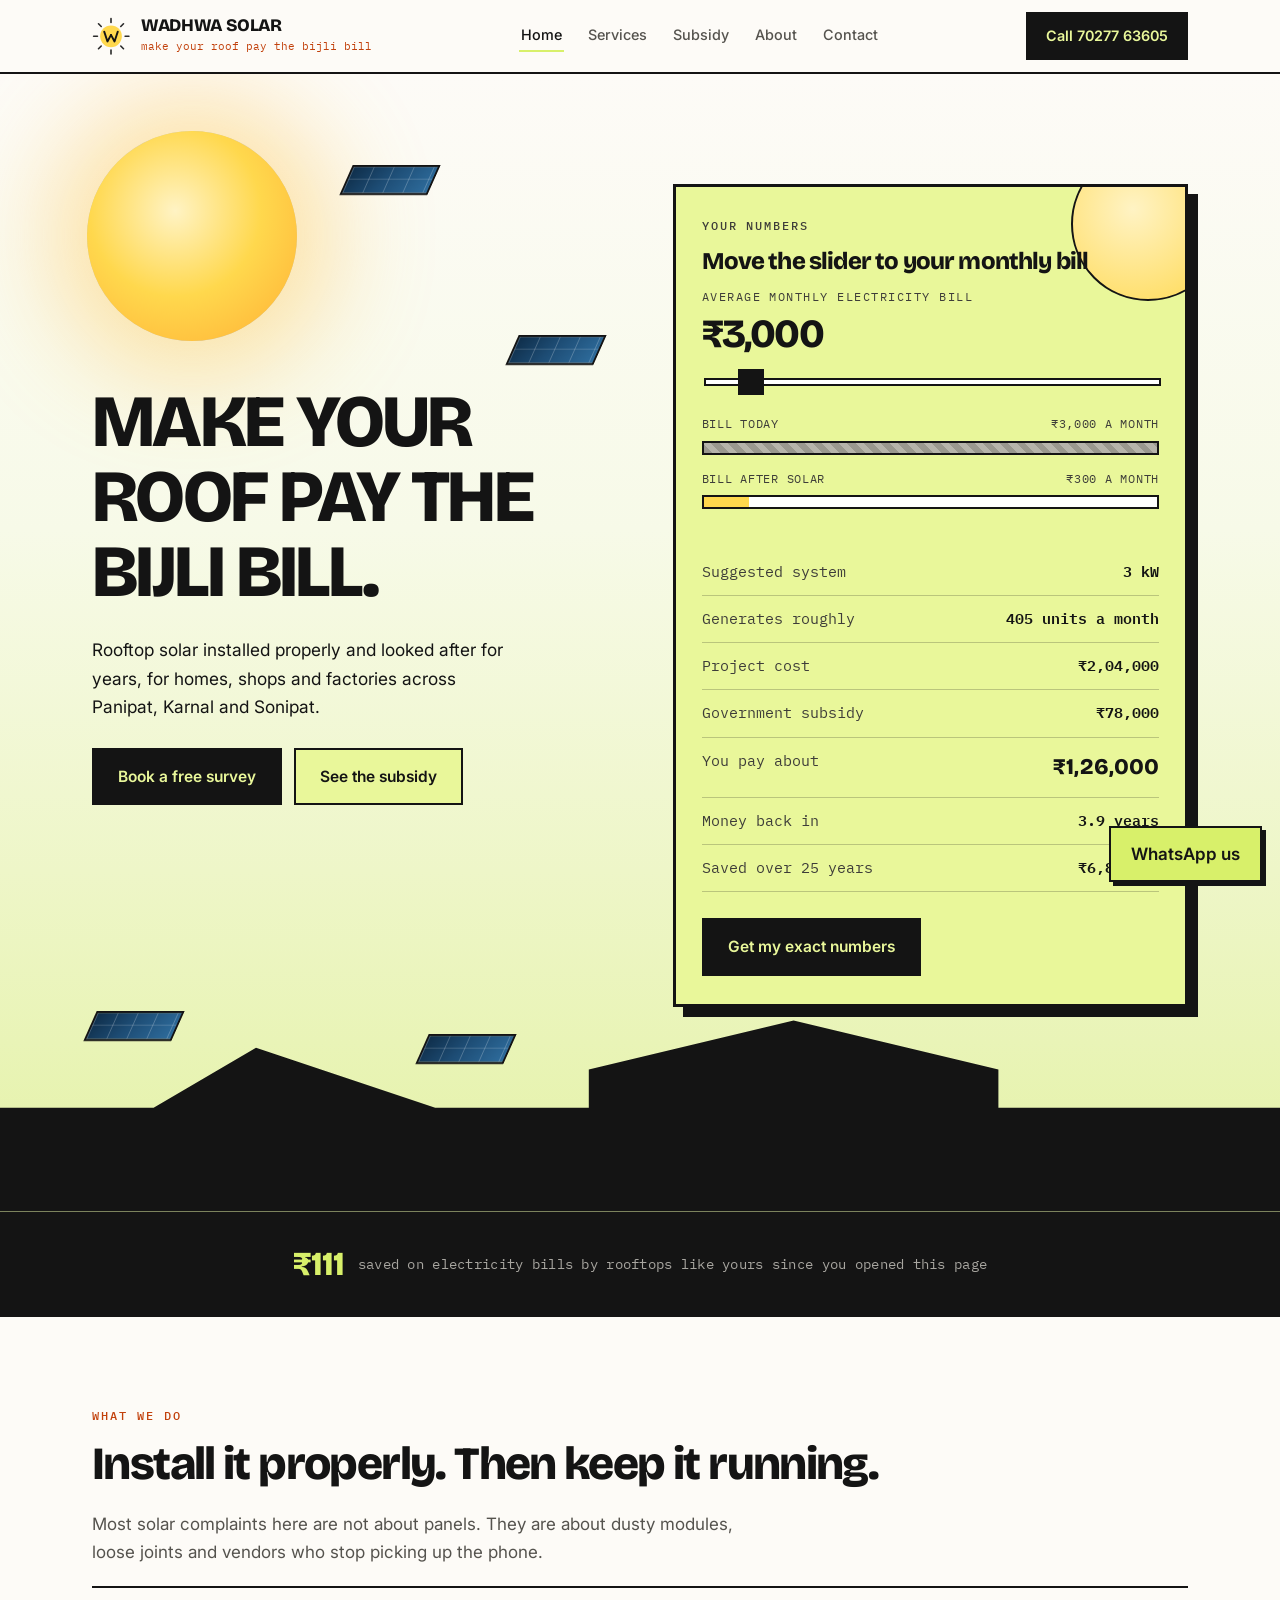
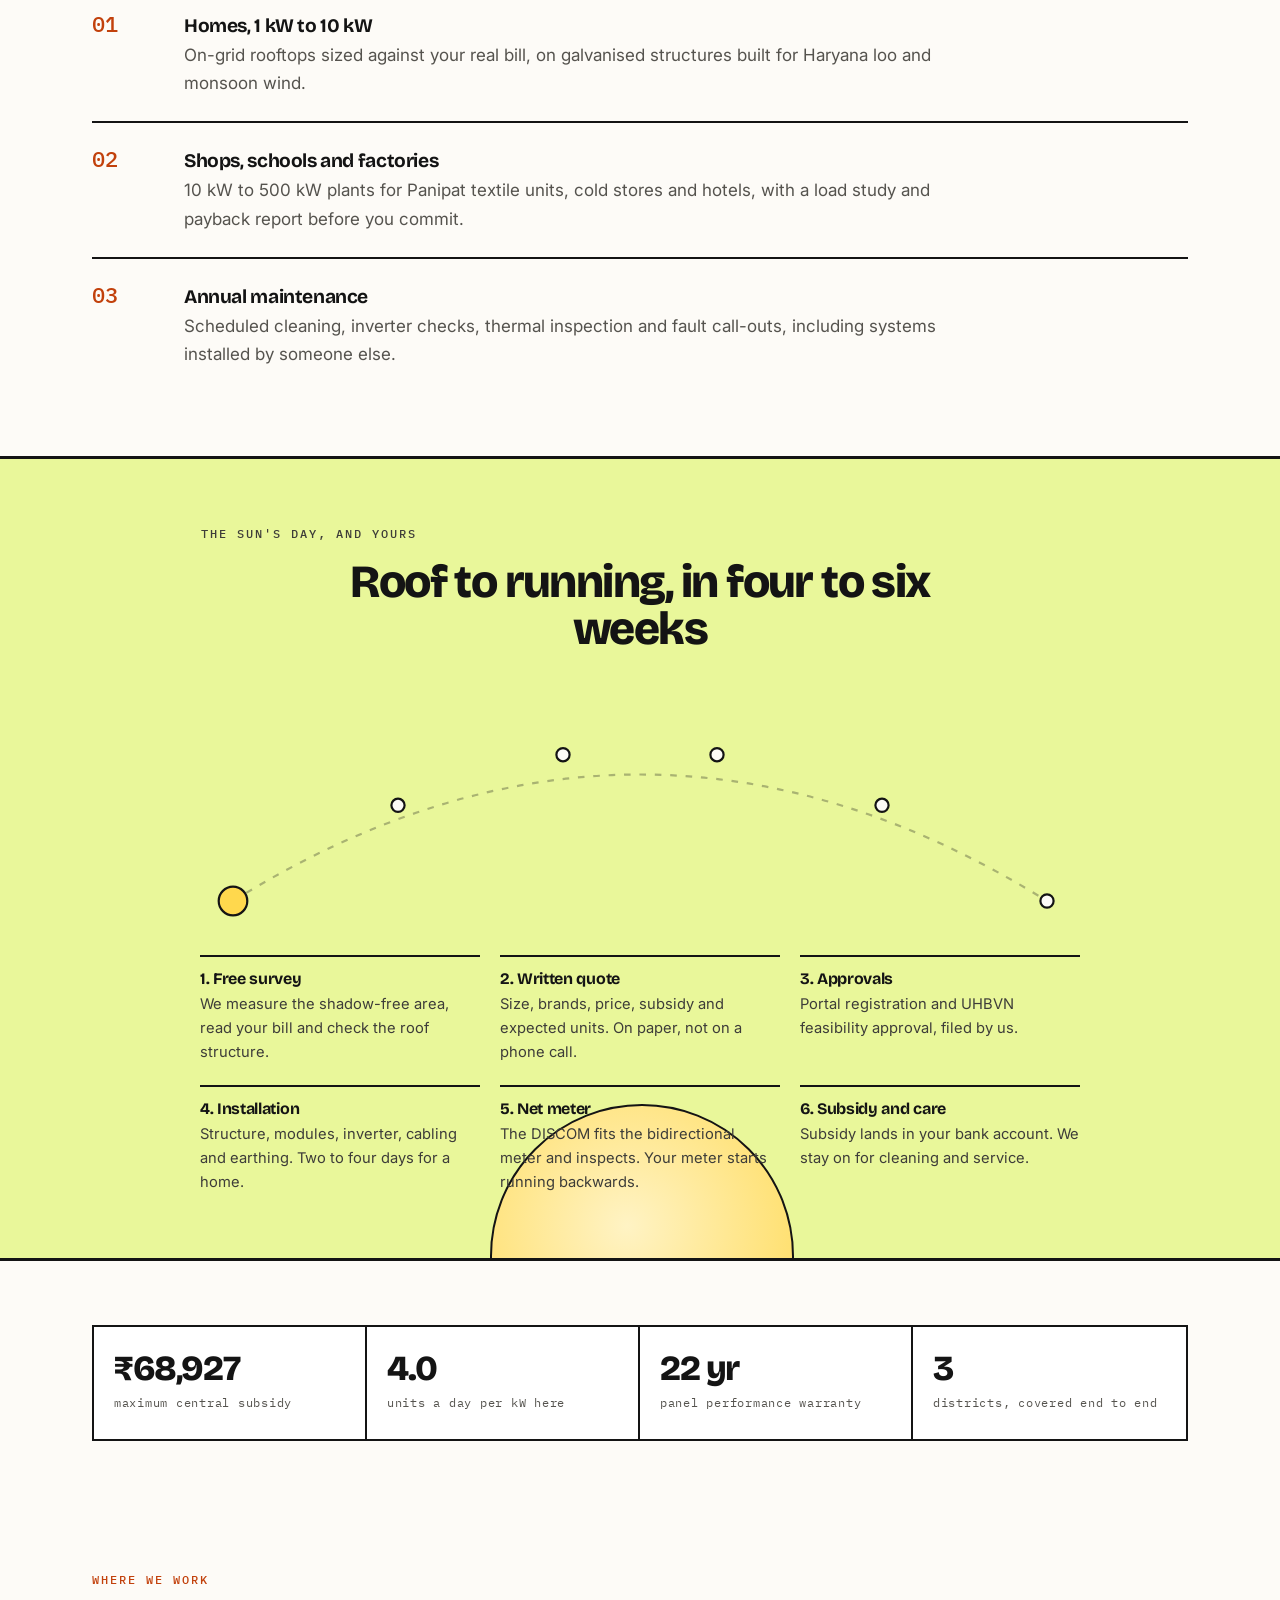
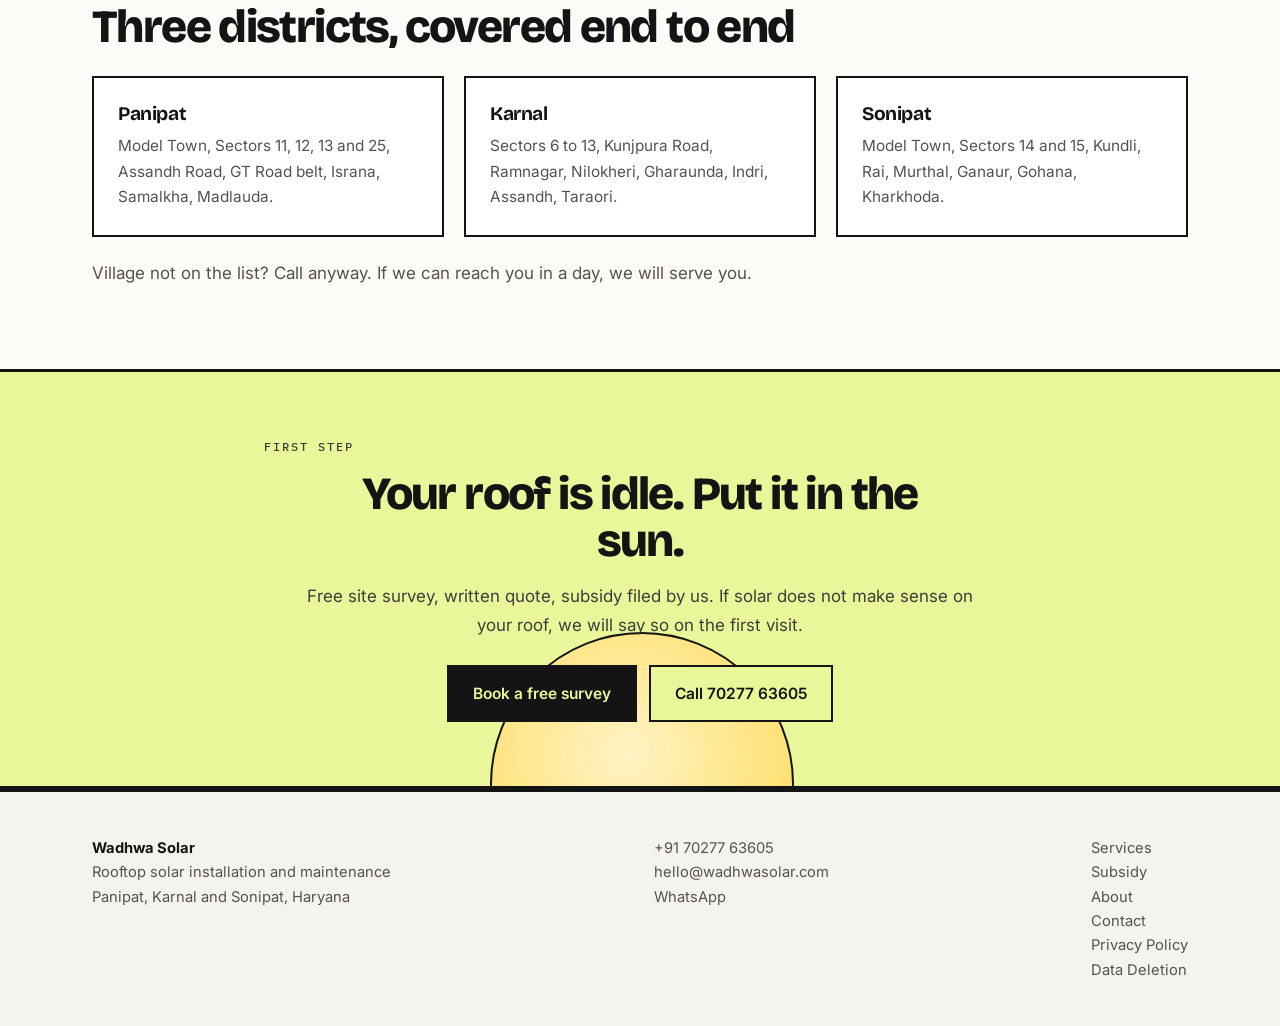
==== commit 83d93c5c: "Add files via upload" ====
--- a/index.html
+++ b/index.html
@@ -38,7 +38,7 @@
       <a href="about.html">About</a>
       <a href="contact.html">Contact</a>
     </nav>
-    <a class="callbtn" href="tel:+919817287794">Call 98172 87794</a>
+    <a class="callbtn" href="tel:+917027763605">Call 70277 63605</a>
   </div>
 </header>
 
@@ -166,7 +166,7 @@
     <p style="margin:0 auto">Free site survey, written quote, subsidy filed by us. If solar does not make sense on your roof, we will say so on the first visit.</p>
     <div class="btnrow" style="justify-content:center">
       <a class="btn solid" href="contact.html">Book a free survey</a>
-      <a class="btn ghost" href="tel:+919817287794">Call 98172 87794</a>
+      <a class="btn ghost" href="tel:+917027763605">Call 70277 63605</a>
     </div>
   </div>
 </section>
@@ -180,9 +180,9 @@
       Panipat, Karnal and Sonipat, Haryana
     </div>
     <div>
-      <a href="tel:+919817287794">+91 98172 87794</a><br>
+      <a href="tel:+917027763605">+91 70277 63605</a><br>
       <a href="mailto:hello@wadhwasolar.com">hello@wadhwasolar.com</a><br>
-      <a href="https://wa.me/919817287794">WhatsApp</a>
+      <a href="https://wa.me/917027763605">WhatsApp</a>
     </div>
     <div>
       <a href="services.html">Services</a><br>
@@ -195,7 +195,7 @@
   </div>
 </footer>
 
-<a class="float" href="https://wa.me/919817287794">WhatsApp us</a>
+<a class="float" href="https://wa.me/917027763605">WhatsApp us</a>
 <script src="app.js"></script>
 </body>
 </html>
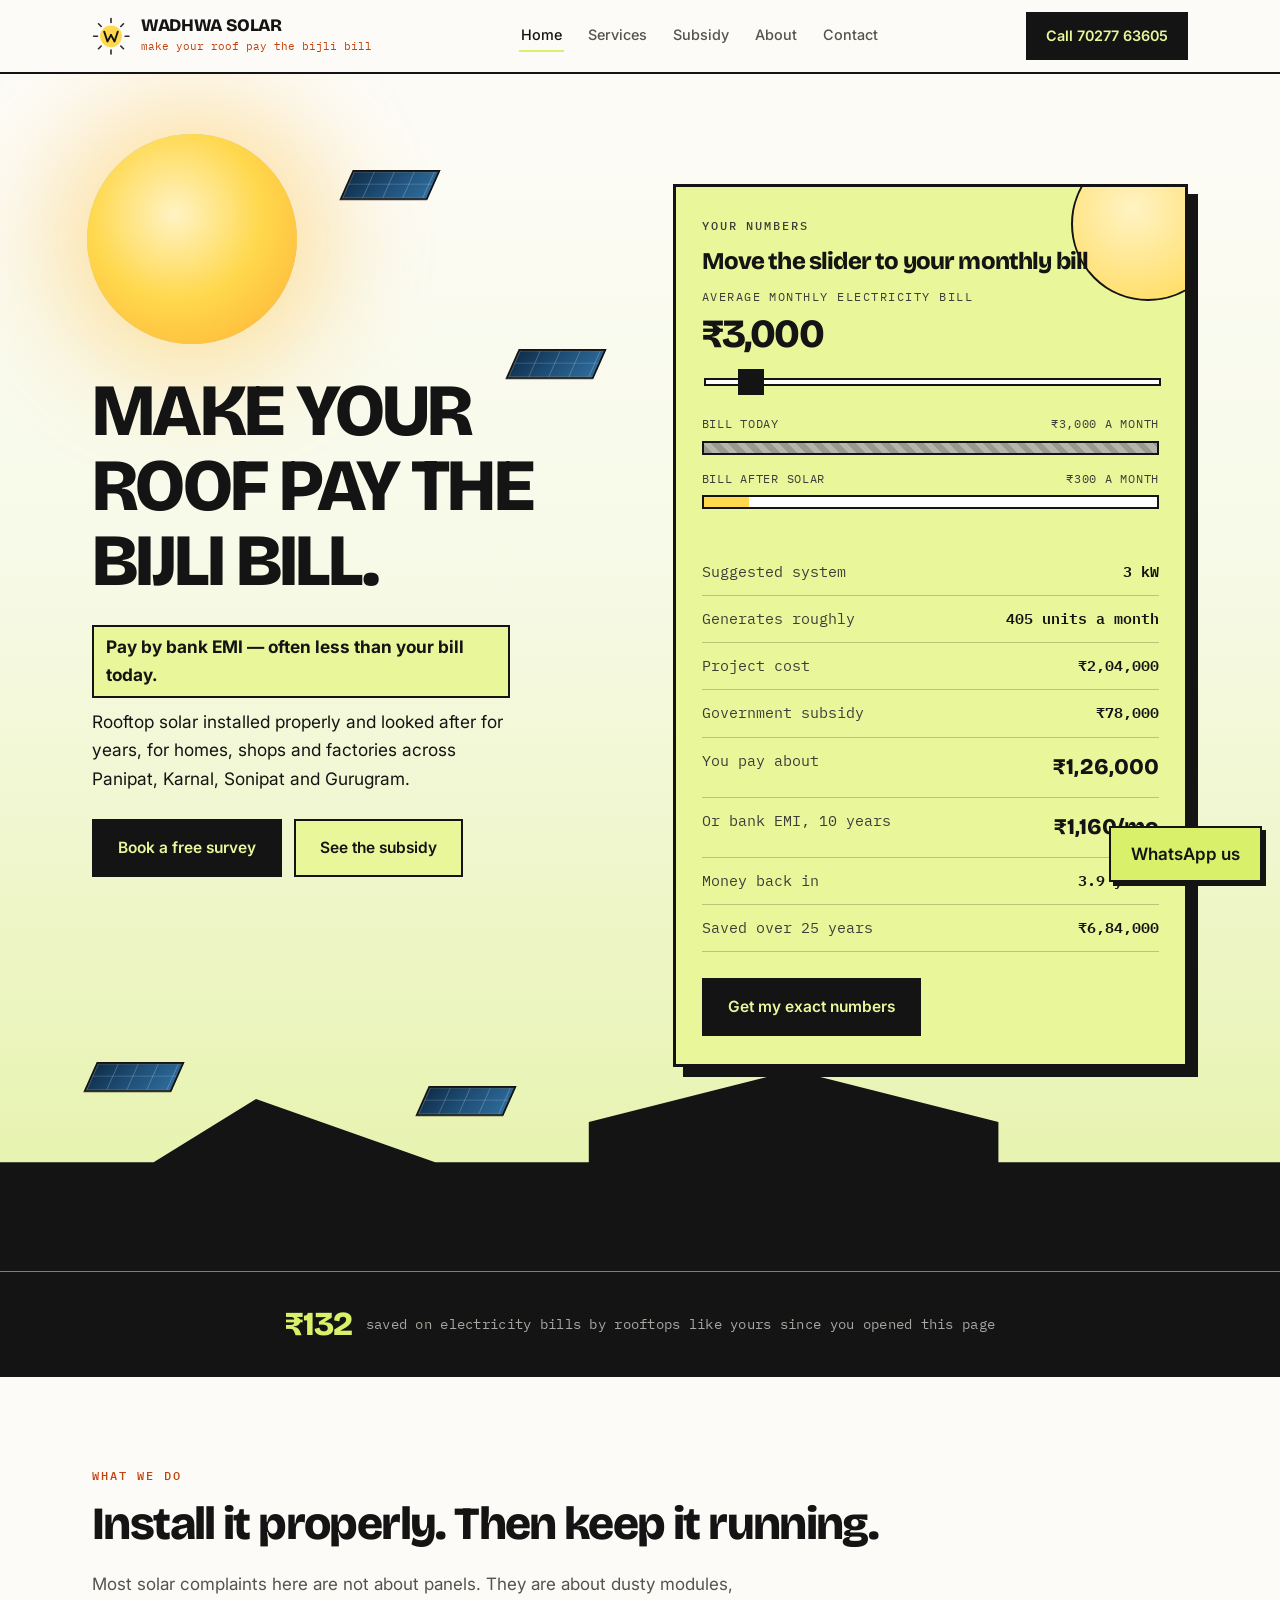
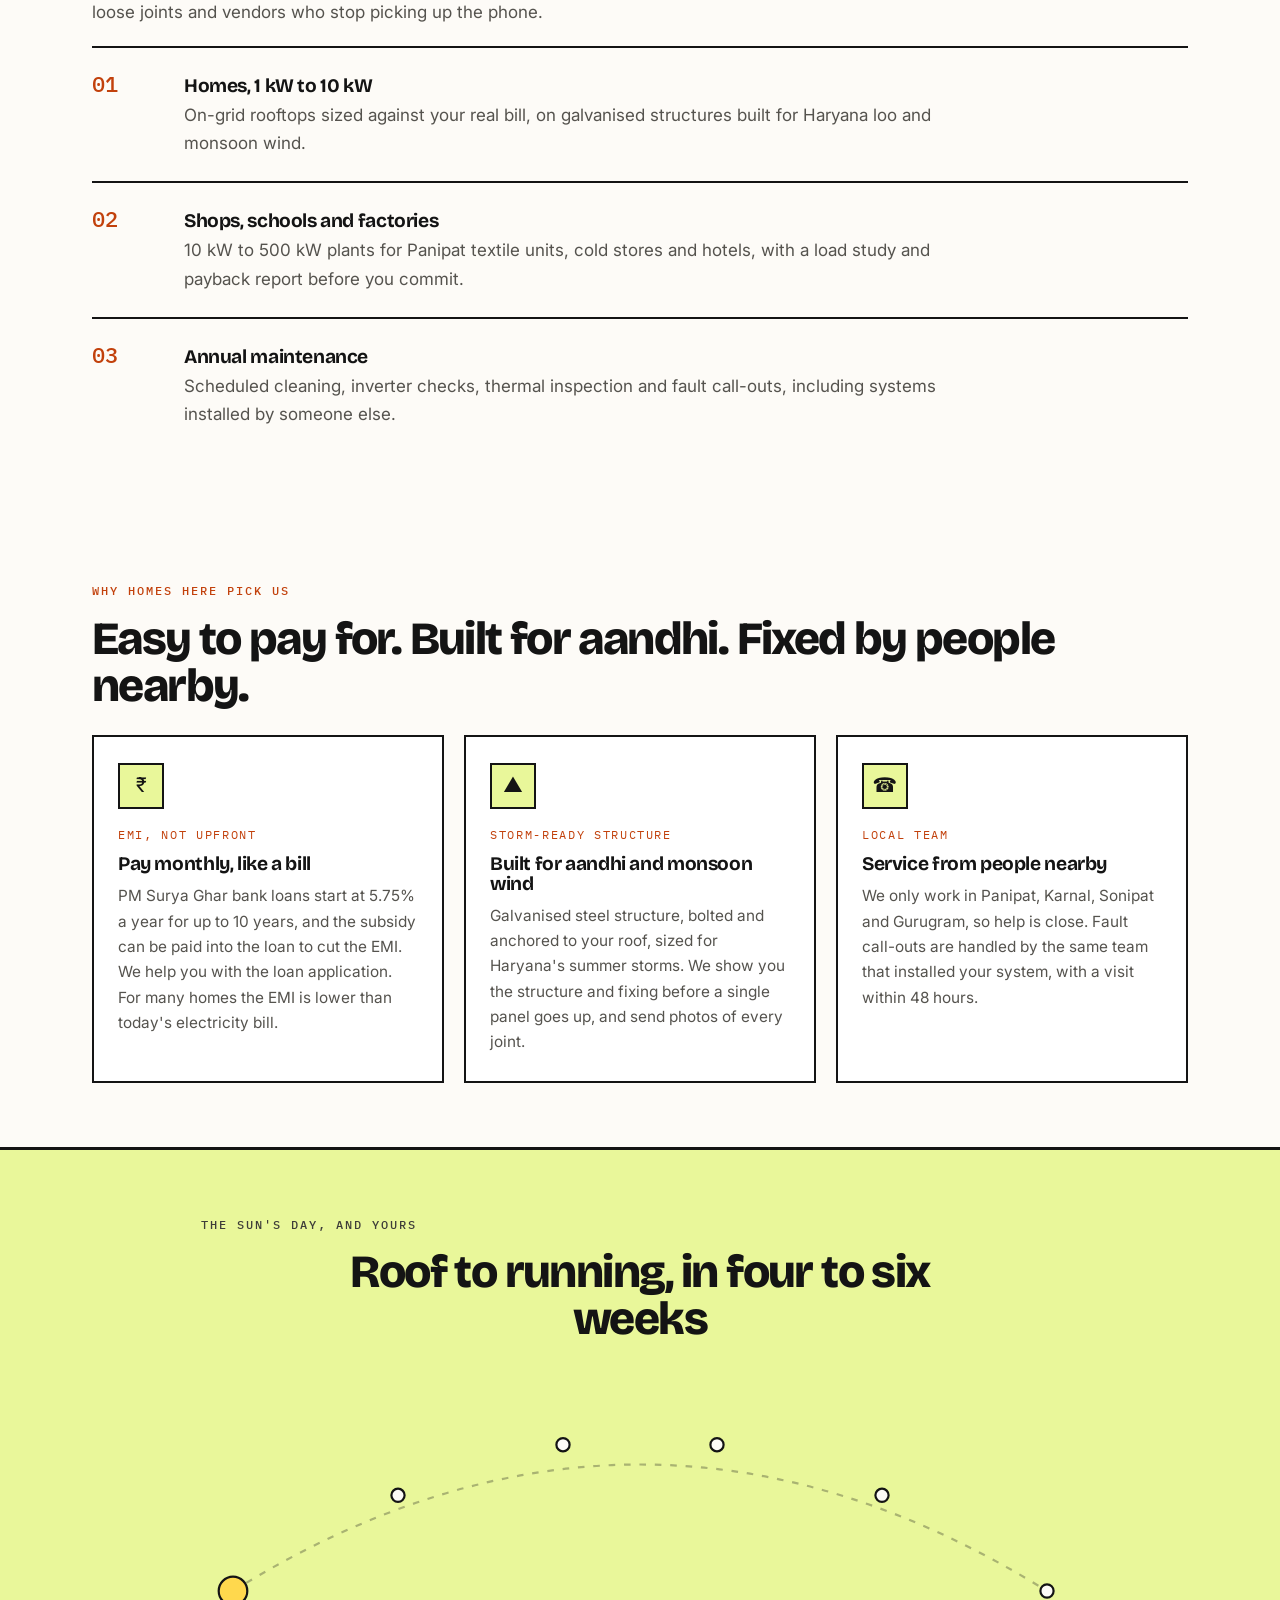
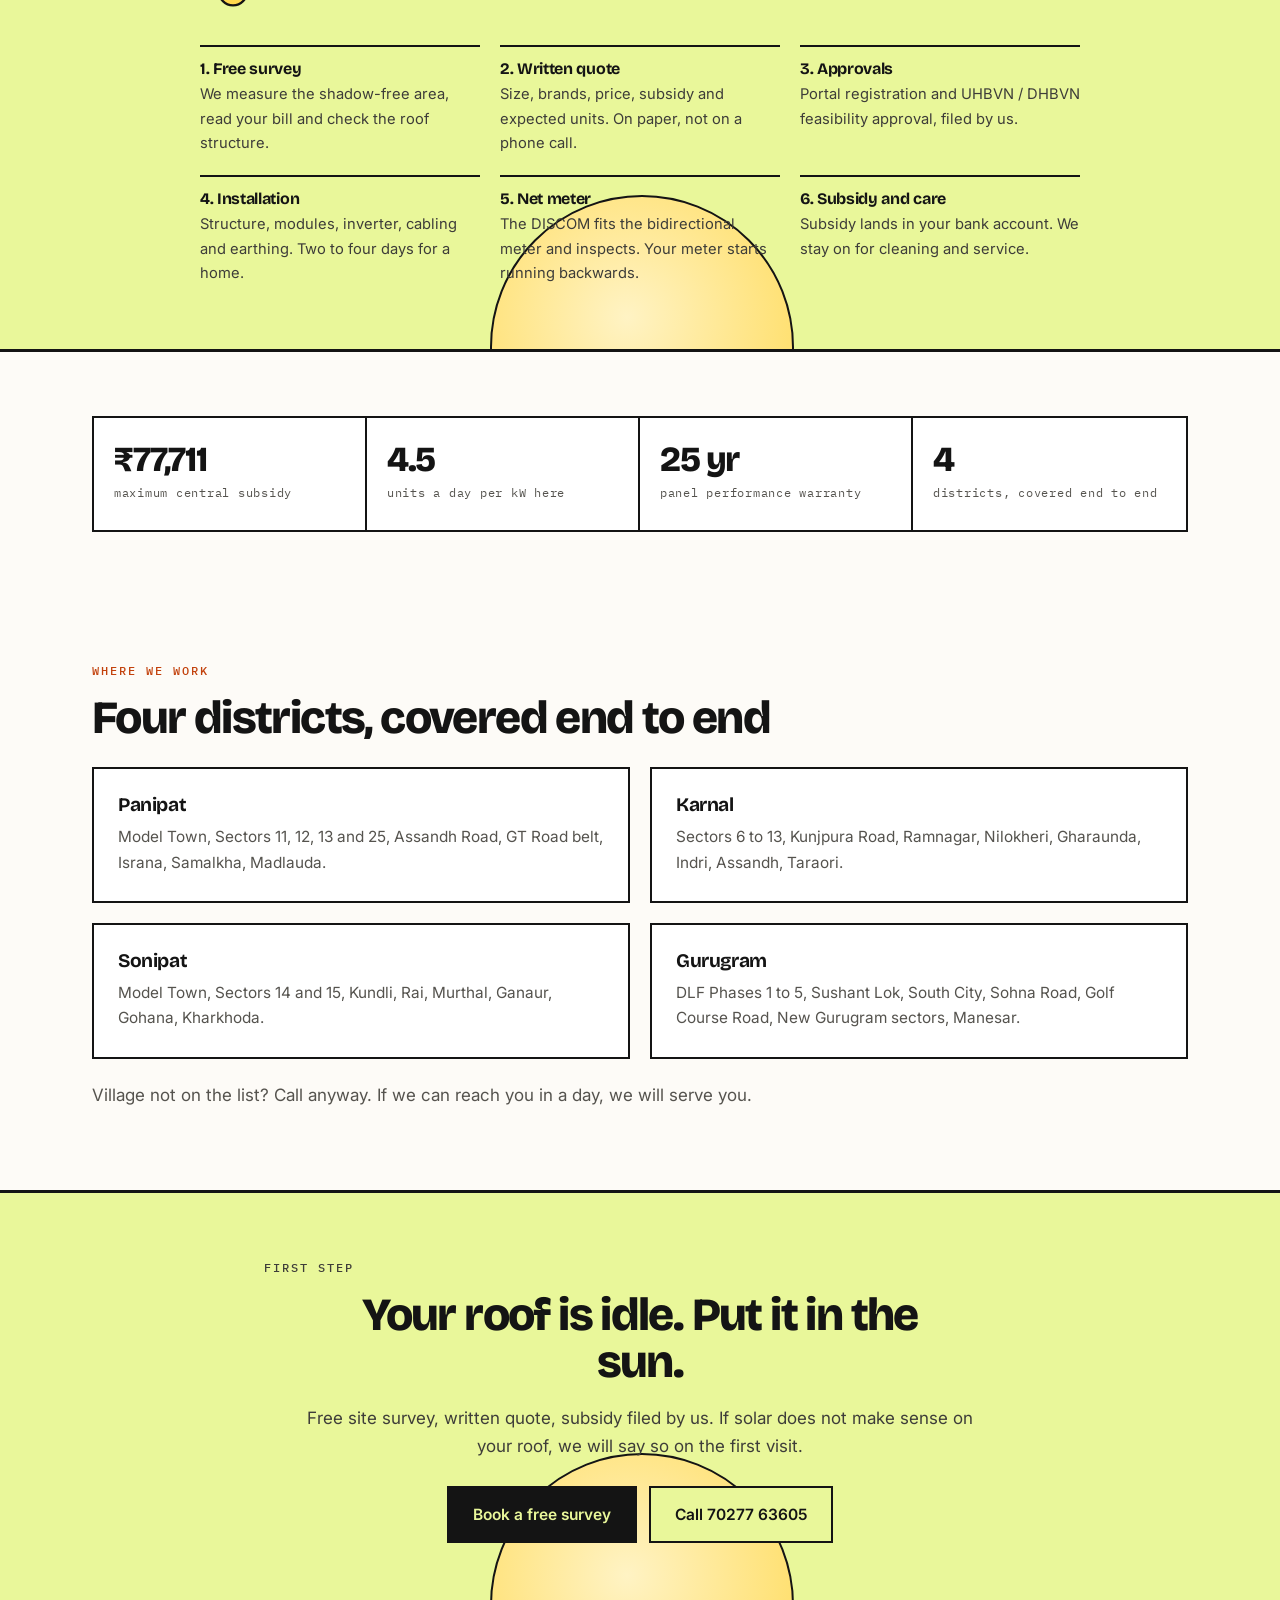
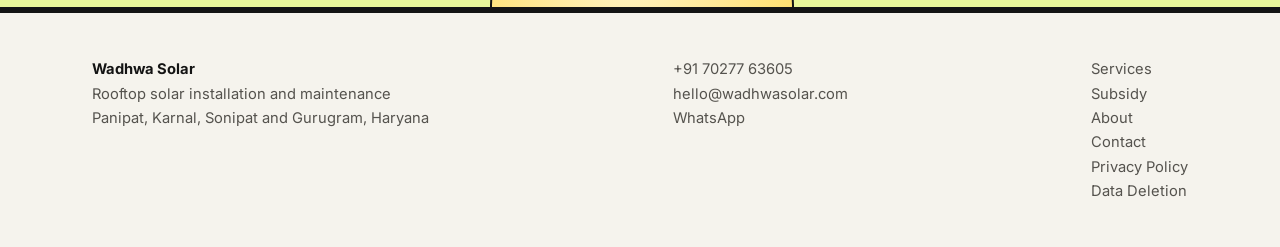
==== commit 3dfd187a: "Add files via upload" ====
--- a/index.html
+++ b/index.html
@@ -4,8 +4,8 @@
 <meta charset="utf-8">
 <meta name="color-scheme" content="light">
 <meta name="viewport" content="width=device-width,initial-scale=1">
-<title>Wadhwa Solar — make your roof pay the bijli bill | Rooftop solar in Panipat, Karnal, Sonipat</title>
-<meta name="description" content="Rooftop solar installation and maintenance in Panipat, Karnal and Sonipat. Free survey, PM Surya Ghar subsidy handled, 25-year panel warranty.">
+<title>Wadhwa Solar — make your roof pay the bijli bill | Rooftop solar in Panipat, Karnal, Sonipat, Gurugram</title>
+<meta name="description" content="Rooftop solar installation and maintenance in Panipat, Karnal, Sonipat and Gurugram. Free survey, PM Surya Ghar subsidy handled, 25-year panel warranty.">
 <link rel="icon" href="logo.svg">
 <link rel="preconnect" href="https://fonts.googleapis.com">
 <link rel="preconnect" href="https://fonts.gstatic.com" crossorigin>
@@ -51,7 +51,7 @@
   <div class="hero-grid">
     <div class="scene-copy">
     <h1 data-split>Make your roof pay the bijli bill.</h1>
-    <p class="lede">Rooftop solar installed properly and looked after for years, for homes, shops and factories across Panipat, Karnal and Sonipat.</p>
+    <p class="lede"><b style="display:inline-block;background:var(--lime);padding:6px 12px;border:2px solid var(--ink);margin-bottom:10px">Pay by bank EMI — often less than your bill today.</b><br>Rooftop solar installed properly and looked after for years, for homes, shops and factories across Panipat, Karnal, Sonipat and Gurugram.</p>
     <div class="btnrow">
       <a class="btn solid" href="contact.html">Book a free survey</a>
       <a class="btn ghost" href="subsidy.html">See the subsidy</a>
@@ -79,6 +79,7 @@
           <div><span>Project cost</span><span id="cost">&#8377;2,04,000</span></div>
           <div><span>Government subsidy</span><span id="sub">&#8377;78,000</span></div>
           <div class="hi"><span>You pay about</span><span id="net">&#8377;1,26,000</span></div>
+          <div class="hi"><span>Or bank EMI, 10 years</span><span id="emi">&#8377;1,160/mo</span></div>
           <div><span>Money back in</span><span id="pay">3.9 years</span></div>
           <div><span>Saved over 25 years</span><span id="save25">&#8377;6,84,000</span></div>
         </div>
@@ -107,6 +108,17 @@
   </div>
 </section>
 
+<section>
+  <div class="wrap reveal">
+    <p class="eyebrow">Why homes here pick us</p>
+    <h2>Easy to pay for. Built for aandhi. Fixed by people nearby.</h2>
+    <div class="cols" style="margin-top:26px">
+      <div class="card"><i class="ico">&#8377;</i><p class="tag">EMI, not upfront</p><h3>Pay monthly, like a bill</h3><p>PM Surya Ghar bank loans start at 5.75% a year for up to 10 years, and the subsidy can be paid into the loan to cut the EMI. We help you with the loan application. For many homes the EMI is lower than today's electricity bill.</p></div>
+      <div class="card"><i class="ico">&#9650;</i><p class="tag">Storm-ready structure</p><h3>Built for aandhi and monsoon wind</h3><p>Galvanised steel structure, bolted and anchored to your roof, sized for Haryana's summer storms. We show you the structure and fixing before a single panel goes up, and send photos of every joint.</p></div>
+      <div class="card"><i class="ico">&#9742;</i><p class="tag">Local team</p><h3>Service from people nearby</h3><p>We only work in Panipat, Karnal, Sonipat and Gurugram, so help is close. Fault call-outs are handled by the same team that installed your system, with a visit within 48 hours.</p></div>
+    </div>
+  </div>
+</section>
 <section class="band">
   <div class="wrap reveal">
     <p class="eyebrow" style="text-align:center">The sun's day, and yours</p>
@@ -126,7 +138,7 @@
     <div class="arc-steps">
       <div><h3>1. Free survey</h3><p>We measure the shadow-free area, read your bill and check the roof structure.</p></div>
       <div><h3>2. Written quote</h3><p>Size, brands, price, subsidy and expected units. On paper, not on a phone call.</p></div>
-      <div><h3>3. Approvals</h3><p>Portal registration and UHBVN feasibility approval, filed by us.</p></div>
+      <div><h3>3. Approvals</h3><p>Portal registration and UHBVN / DHBVN feasibility approval, filed by us.</p></div>
       <div><h3>4. Installation</h3><p>Structure, modules, inverter, cabling and earthing. Two to four days for a home.</p></div>
       <div><h3>5. Net meter</h3><p>The DISCOM fits the bidirectional meter and inspects. Your meter starts running backwards.</p></div>
       <div><h3>6. Subsidy and care</h3><p>Subsidy lands in your bank account. We stay on for cleaning and service.</p></div>
@@ -141,7 +153,7 @@
       <div><strong data-count="78000" data-pre="&#8377;">&#8377;78,000</strong><span>maximum central subsidy</span></div>
       <div><strong data-count="4.5" data-dec="1">4.5</strong><span>units a day per kW here</span></div>
       <div><strong data-count="25" data-suf=" yr">25 yr</strong><span>panel performance warranty</span></div>
-      <div><strong data-count="3">3</strong><span>districts, covered end to end</span></div>
+      <div><strong data-count="4">4</strong><span>districts, covered end to end</span></div>
     </div>
   </div>
 </section>
@@ -149,11 +161,12 @@
 <section>
   <div class="wrap reveal">
     <p class="eyebrow">Where we work</p>
-    <h2>Three districts, covered end to end</h2>
-    <div class="cols" style="margin-top:26px">
+    <h2>Four districts, covered end to end</h2>
+    <div class="cols two" style="margin-top:26px">
       <div class="card"><h3>Panipat</h3><p>Model Town, Sectors 11, 12, 13 and 25, Assandh Road, GT Road belt, Israna, Samalkha, Madlauda.</p></div>
       <div class="card"><h3>Karnal</h3><p>Sectors 6 to 13, Kunjpura Road, Ramnagar, Nilokheri, Gharaunda, Indri, Assandh, Taraori.</p></div>
       <div class="card"><h3>Sonipat</h3><p>Model Town, Sectors 14 and 15, Kundli, Rai, Murthal, Ganaur, Gohana, Kharkhoda.</p></div>
+      <div class="card"><h3>Gurugram</h3><p>DLF Phases 1 to 5, Sushant Lok, South City, Sohna Road, Golf Course Road, New Gurugram sectors, Manesar.</p></div>
     </div>
     <p style="margin-top:22px">Village not on the list? Call anyway. If we can reach you in a day, we will serve you.</p>
   </div>
@@ -177,7 +190,7 @@
     <div>
       <strong style="color:#141414">Wadhwa Solar</strong><br>
       Rooftop solar installation and maintenance<br>
-      Panipat, Karnal and Sonipat, Haryana
+      Panipat, Karnal, Sonipat and Gurugram, Haryana
     </div>
     <div>
       <a href="tel:+917027763605">+91 70277 63605</a><br>
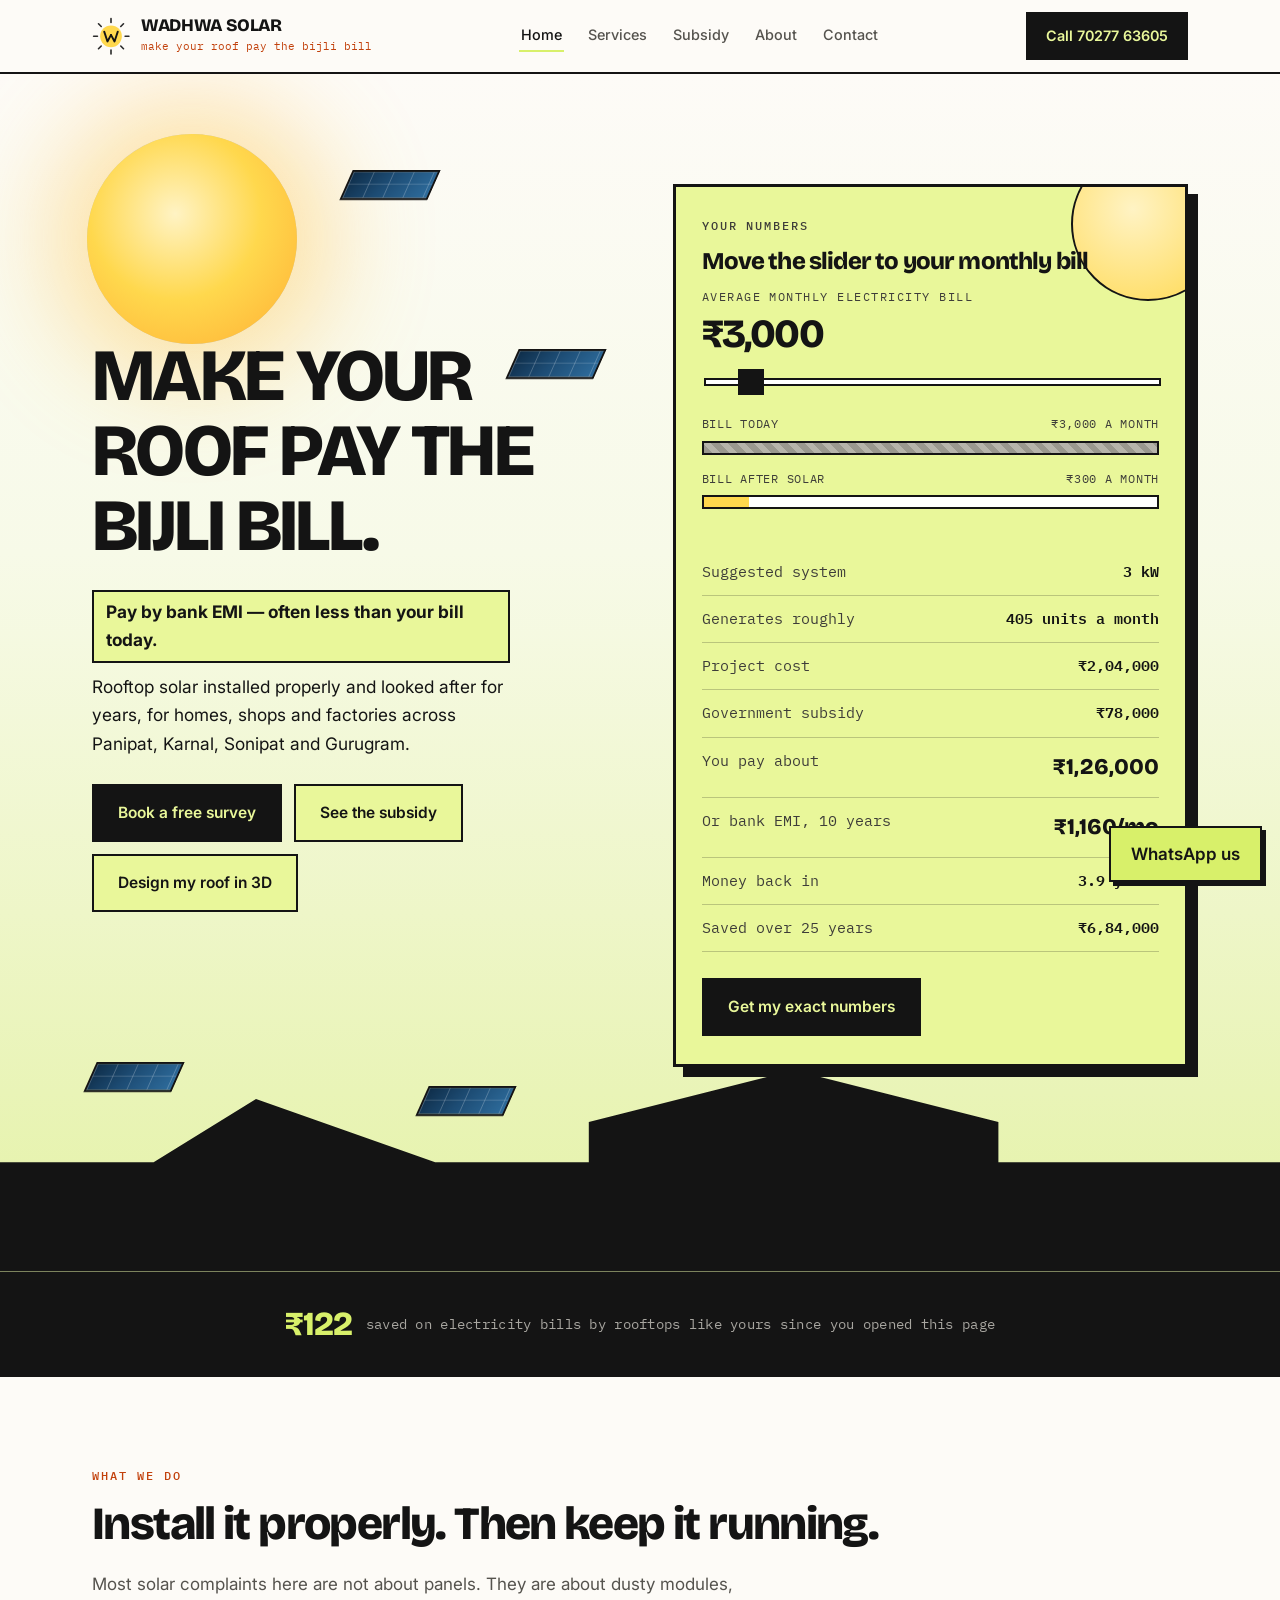
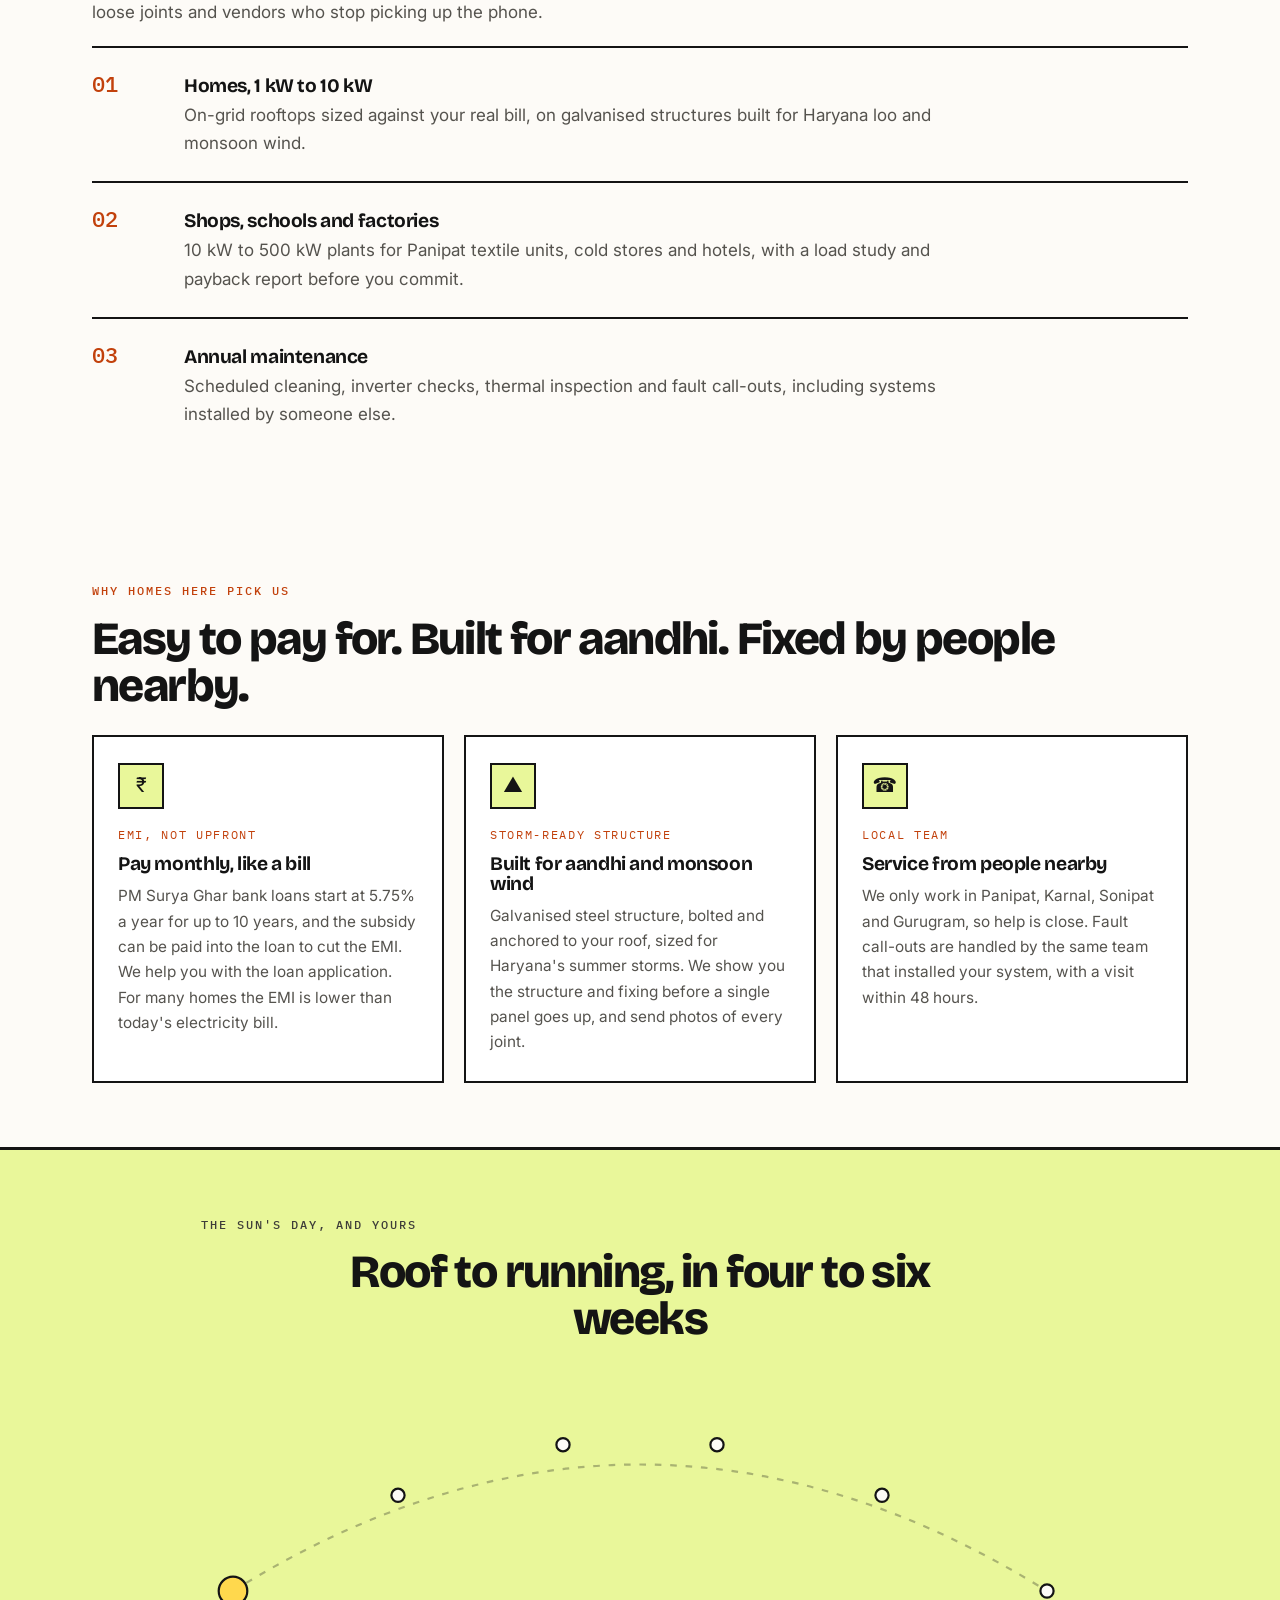
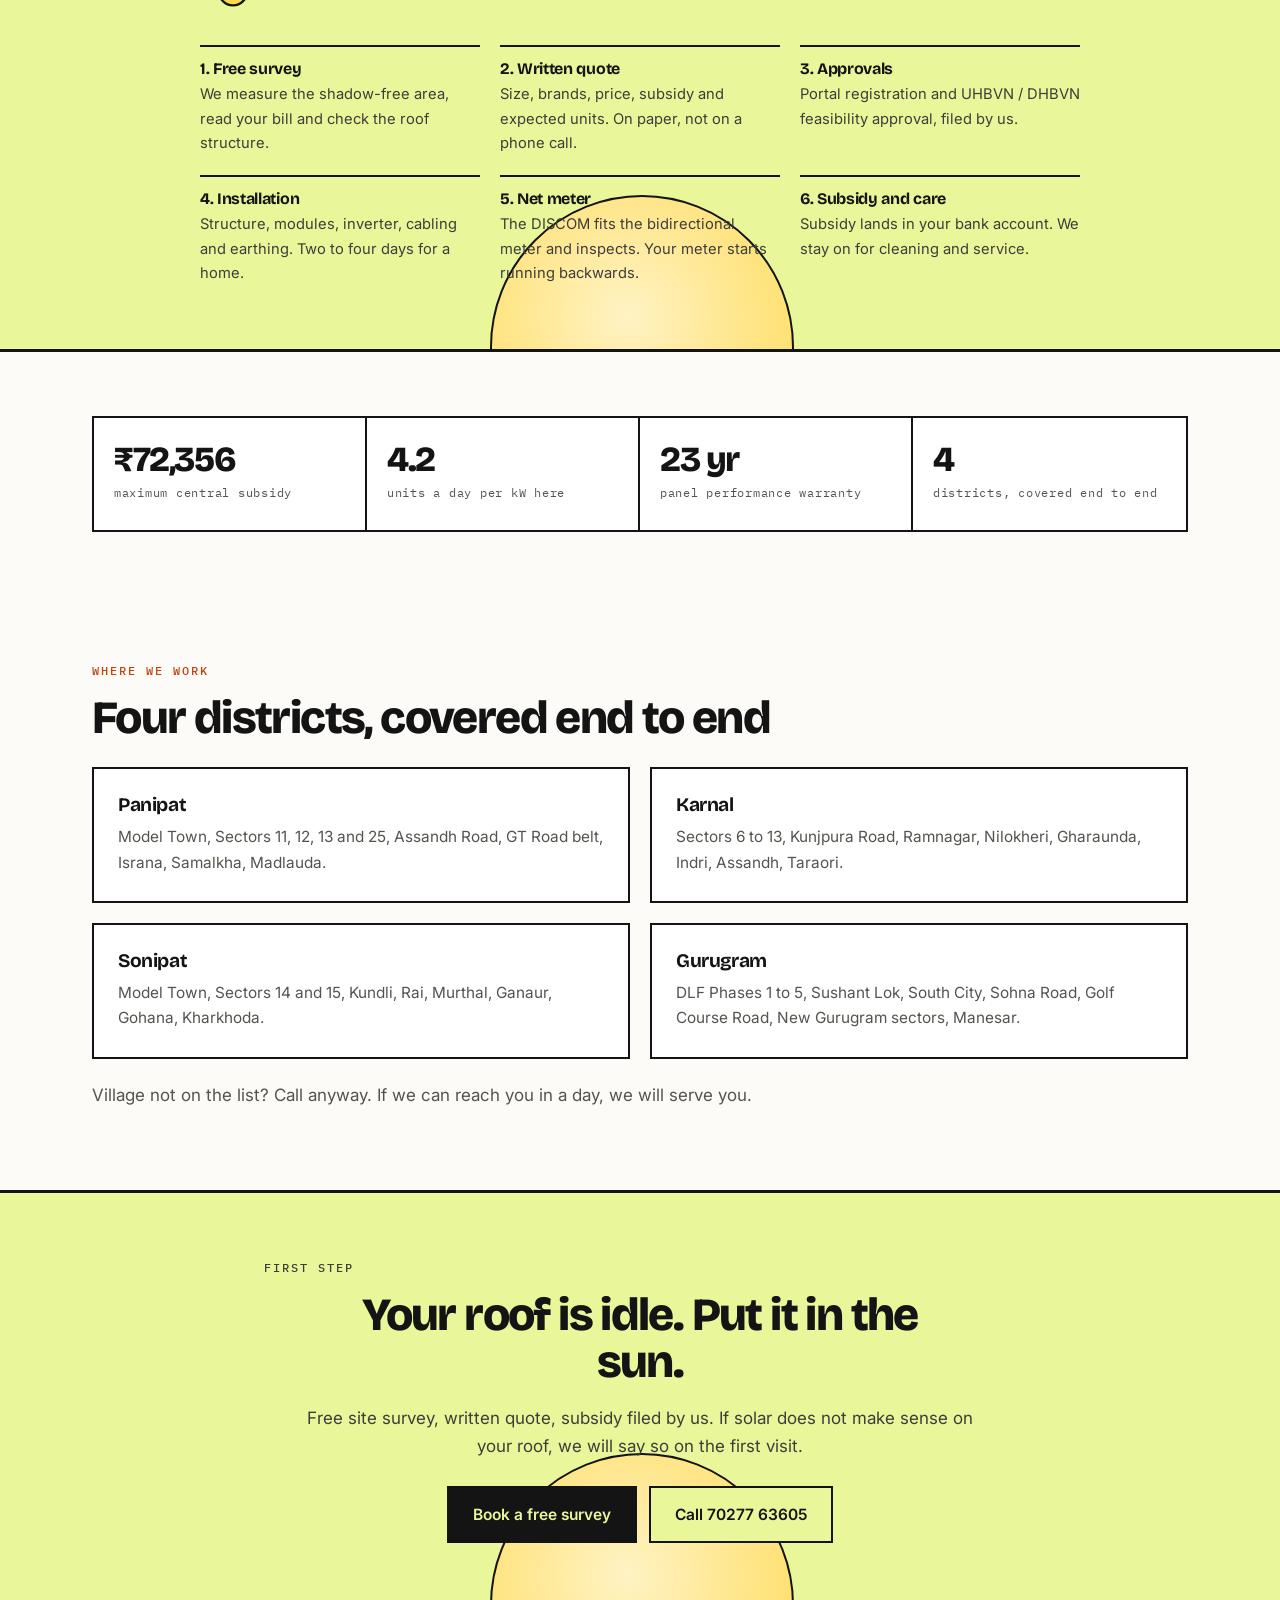
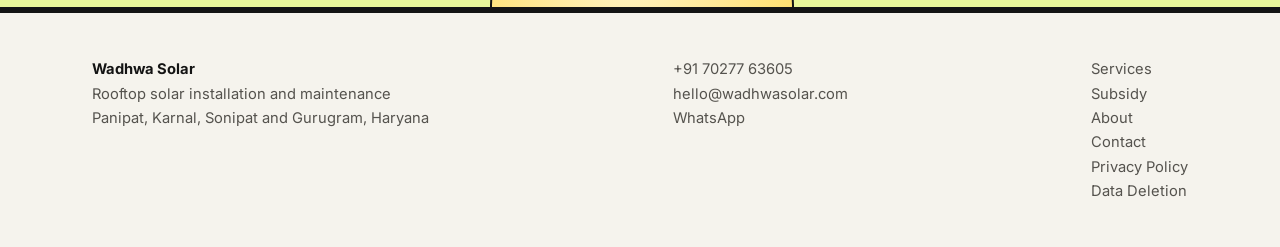
==== commit 63ae095b: "Add files via upload" ====
--- a/index.html
+++ b/index.html
@@ -55,6 +55,7 @@
     <div class="btnrow">
       <a class="btn solid" href="contact.html">Book a free survey</a>
       <a class="btn ghost" href="subsidy.html">See the subsidy</a>
+      <a class="btn ghost" href="solar-3d.html">Design my roof in 3D</a>
     </div>
     </div>
     <div class="calc-wrap reveal">
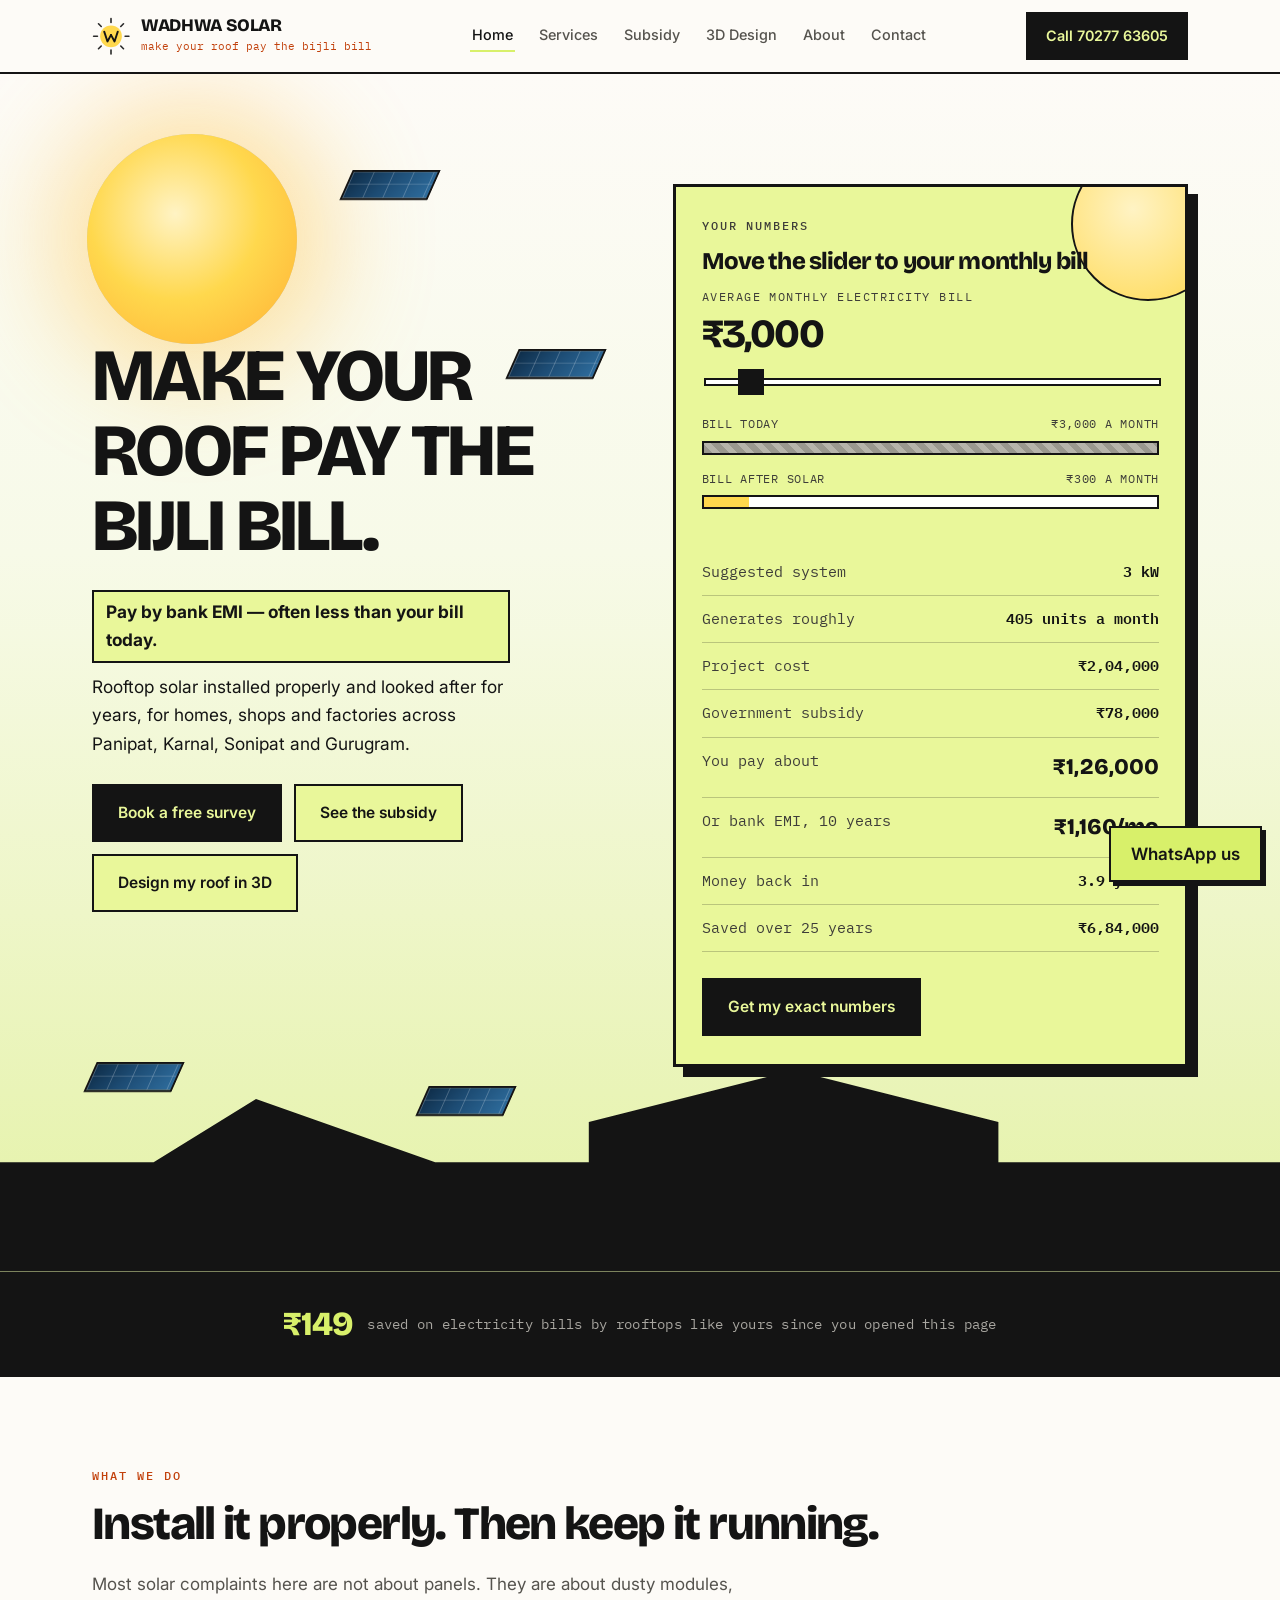
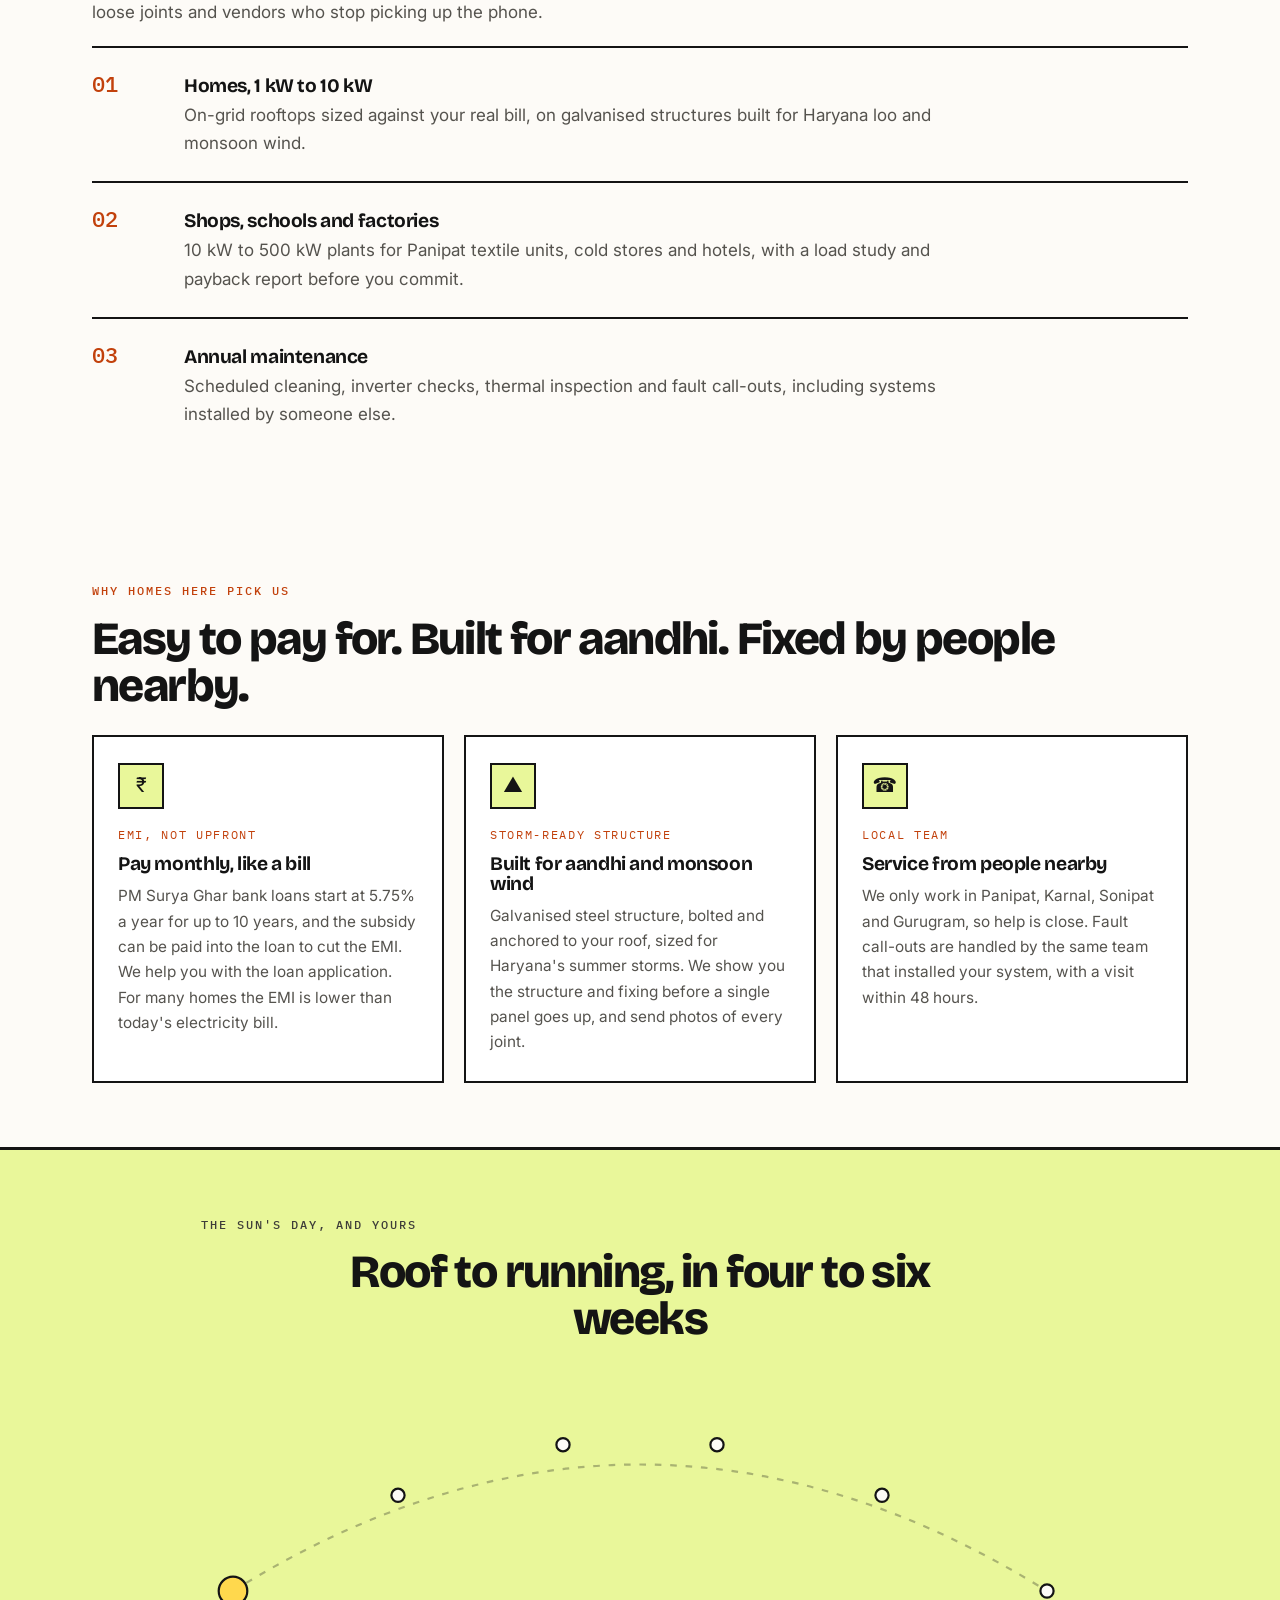
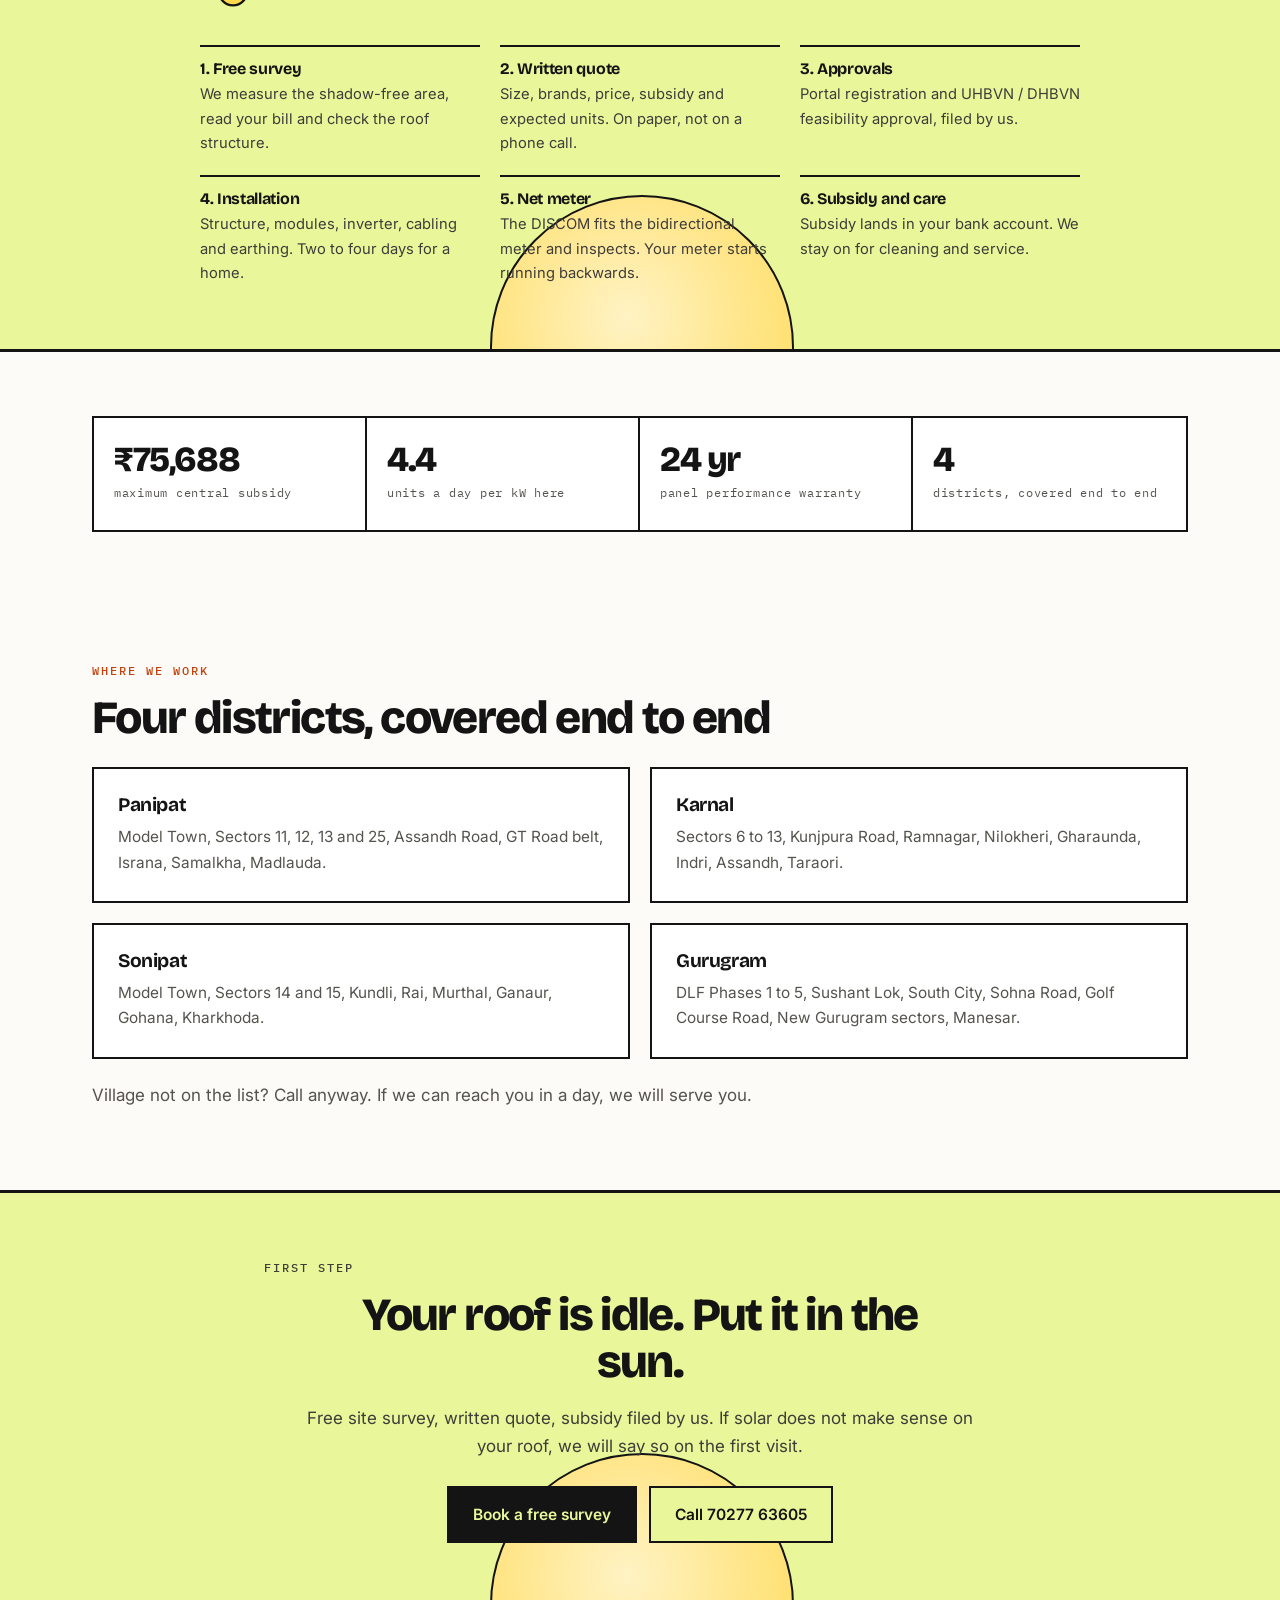
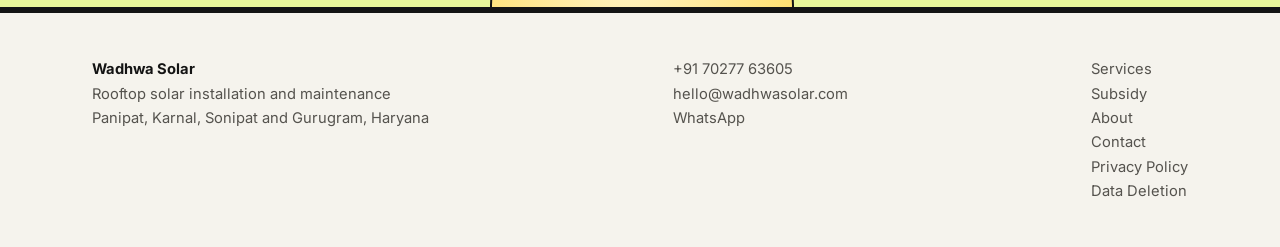
==== commit a5815133: "Add files via upload" ====
--- a/index.html
+++ b/index.html
@@ -31,14 +31,16 @@
       </svg>
       <span><span class="nm">Wadhwa Solar</span><span class="tg">make your roof pay the bijli bill</span></span>
     </a>
-    <nav class="nav">
+    <button class="menubtn" type="button" aria-expanded="false" aria-controls="site-nav"><span></span><span></span><span></span><b>Menu</b></button>
+    <nav class="nav" id="site-nav">
       <a href="index.html" class="on">Home</a>
       <a href="services.html">Services</a>
       <a href="subsidy.html">Subsidy</a>
+      <a href="solar-3d.html">3D Design</a>
       <a href="about.html">About</a>
       <a href="contact.html">Contact</a>
     </nav>
-    <a class="callbtn" href="tel:+917027763605">Call 70277 63605</a>
+    <a class="callbtn" href="tel:+917027763605" aria-label="Call 70277 63605"><span class="cfull">Call 70277 63605</span><span class="cshort">Call</span></a>
   </div>
 </header>
 
--- a/styles.css
+++ b/styles.css
@@ -44,6 +44,13 @@
 .nav a:hover,.nav a.on{color:var(--ink);border-color:var(--lime2)}
 .callbtn{background:#141414;color:#E9F79A;font-weight:600;text-decoration:none;padding:10px 18px;white-space:nowrap;font-size:.9rem;border:2px solid var(--ink);transition:transform .15s ease,box-shadow .15s ease}
 .callbtn:hover{transform:translate(-2px,-2px);box-shadow:var(--shadow-sm)}
+.callbtn .cshort{display:none}
+.menubtn{display:none;align-items:center;gap:5px;background:none;border:2px solid var(--ink);padding:9px 10px;cursor:pointer;flex-direction:column;justify-content:center}
+.menubtn span{display:block;width:20px;height:2px;background:var(--ink);transition:transform .2s ease,opacity .2s ease}
+.menubtn b{position:absolute;width:1px;height:1px;overflow:hidden;clip:rect(0 0 0 0)}
+.menubtn[aria-expanded=true] span:nth-child(1){transform:translateY(7px) rotate(45deg)}
+.menubtn[aria-expanded=true] span:nth-child(2){opacity:0}
+.menubtn[aria-expanded=true] span:nth-child(3){transform:translateY(-7px) rotate(-45deg)}
 
 /* SUNRISE SCENE */
 .scene{position:relative;min-height:clamp(400px,50vh,540px);overflow:hidden;border-bottom:3px solid var(--ink);
@@ -235,8 +242,29 @@
   .scene .p2{left:28%}
   .scene .p3{left:52%}
   .calc-wrap{padding:26px 20px;box-shadow:6px 6px 0 var(--ink)}
-  .head-in{flex-wrap:wrap}
-  .nav{order:3;width:100%;gap:16px;border-top:2px solid var(--ink);padding-top:10px;overflow-x:auto}
+  .head-in{flex-wrap:wrap;gap:10px;padding-top:10px;padding-bottom:10px}
+  .brand{margin-right:auto}
+  .brand svg{width:32px;height:32px}
+  .menubtn{display:flex;order:2}
+  .callbtn{order:1;padding:9px 14px}
+  .nav{display:none;order:3;width:100%;flex-direction:column;gap:0;border-top:2px solid var(--ink);margin-top:4px}
+  .nav.open{display:flex}
+  .nav a{font-size:1.05rem;padding:14px 2px;border-bottom:1px solid var(--line,#D9D4C7);border-left:0}
+  .nav a.on{border-bottom-color:var(--ink);font-weight:700}
+  .float{right:12px;bottom:calc(12px + env(safe-area-inset-bottom,0px));width:56px;height:56px;padding:0;font-size:0;display:flex;align-items:center;justify-content:center;animation:none}
+  .float:before{content:"";width:28px;height:28px;background:url("data:image/svg+xml,%3Csvg xmlns='http://www.w3.org/2000/svg' viewBox='0 0 24 24'%3E%3Cpath d='M12 2a10 10 0 0 0-8.6 15.1L2 22l5-1.3A10 10 0 1 0 12 2z' fill='none' stroke='%23141414' stroke-width='2' stroke-linejoin='round'/%3E%3Cpath d='M8.5 7.5c.3-.6.7-.6 1-.6h.6c.2 0 .4.1.5.4l.8 1.9c.1.3 0 .5-.1.7l-.6.7c-.1.1-.2.4 0 .6a7 7 0 0 0 3.3 2.9c.2.1.4 0 .6-.1l.7-.8c.2-.2.4-.3.7-.2l1.8.8c.3.1.4.3.4.5 0 .7-.3 1.5-1 1.9-.8.5-1.9.6-3.5-.1a10 10 0 0 1-4.4-4.1c-.9-1.5-.6-2.8-.2-3.5z' fill='%23141414'/%3E%3C/svg%3E") center/contain no-repeat}
+  main,.site-foot{padding-bottom:0}
+  .site-foot{padding-bottom:84px}
+  .scene:not(:has(.hero-grid)) .panel,.scene:not(:has(.hero-grid)) .coin{display:none}
+  .scene:not(:has(.hero-grid)) .sun,.scene:not(:has(.hero-grid)) .halo,.scene:not(:has(.hero-grid)) .rays{bottom:14%;opacity:.55}
+  h1,h2{overflow-wrap:break-word}
+  img,svg,video,iframe{max-width:100%}
+  table{display:block;overflow-x:auto}
+}
+@media (max-width:420px){
+  .brand .tg{display:none}
+  .callbtn .cfull{display:none}
+  .callbtn .cshort{display:inline}
 }
 @media (prefers-reduced-motion:reduce){
   *{animation:none!important;transition:none!important}
